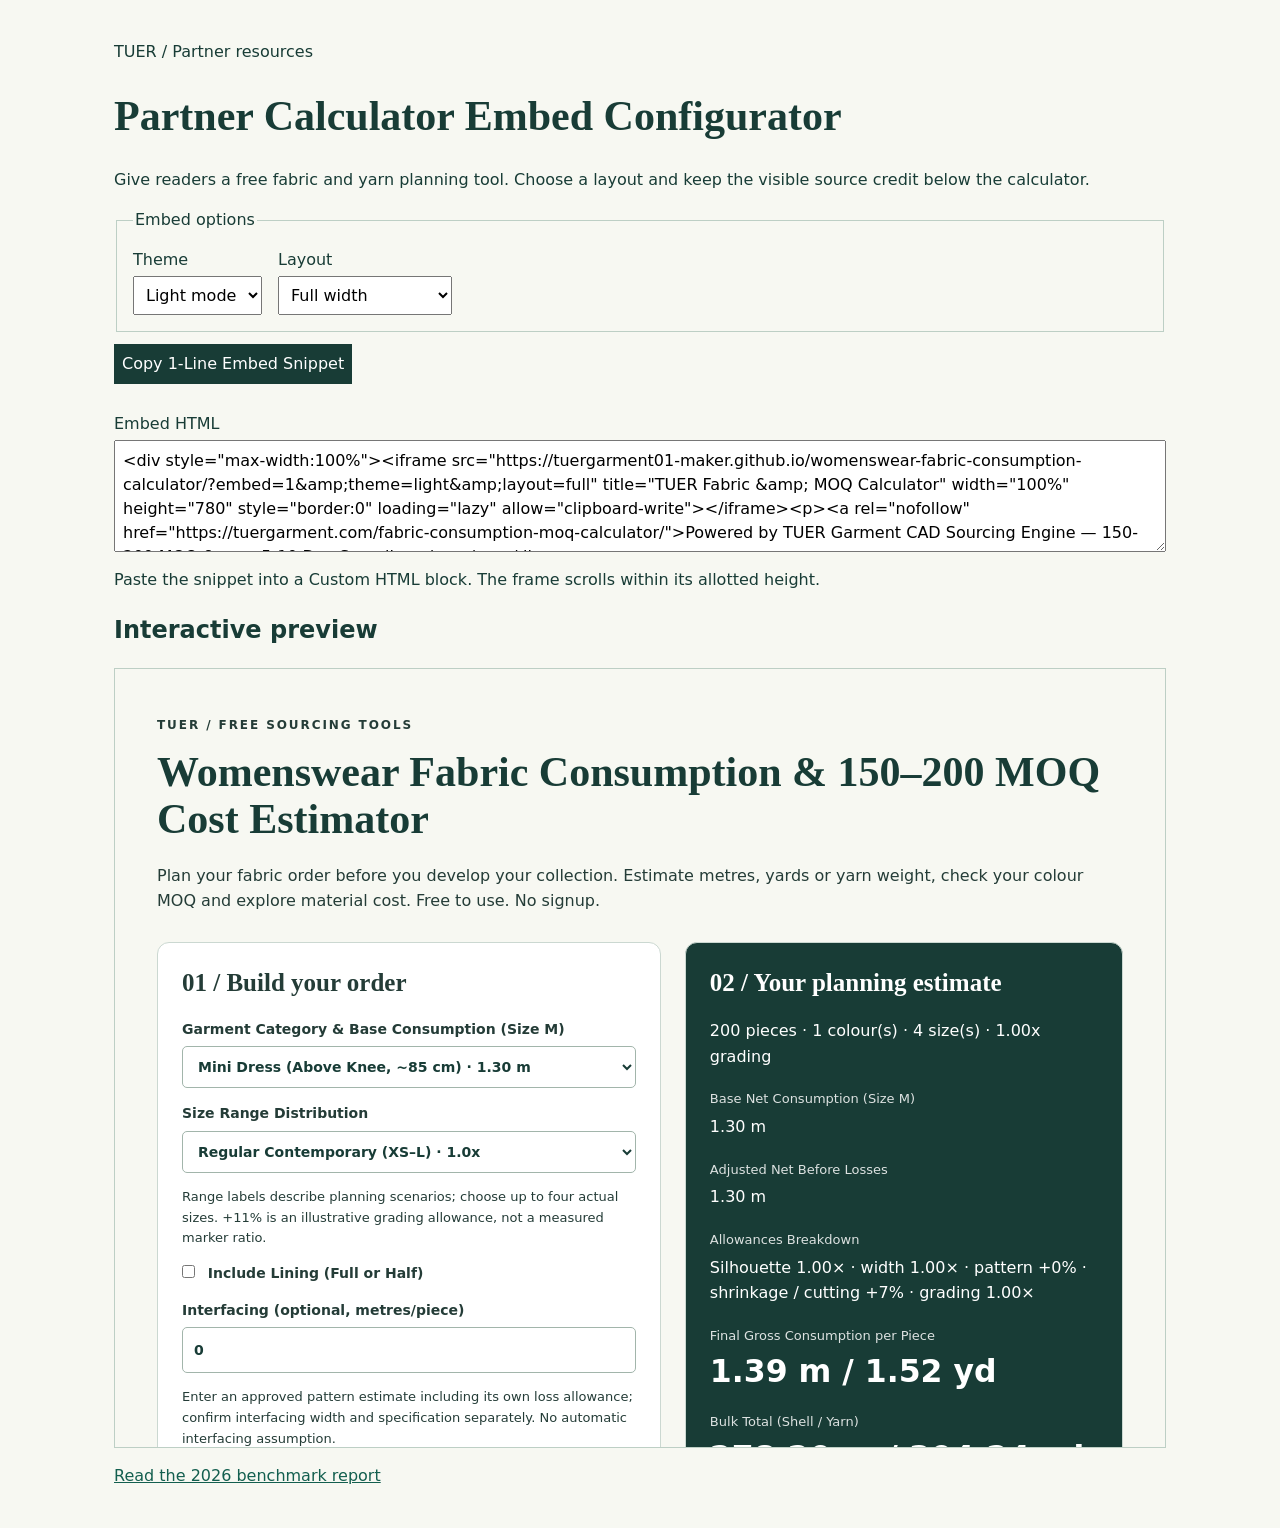
==== partner-widget.html @ 32663400 "Add apparel benchmarks and partner embed configurator" ====
<!doctype html>
<html lang="en"><meta charset="utf-8"><meta name="viewport" content="width=device-width,initial-scale=1">
<title>TUER Partner Calculator Embed Configurator</title>
<style>
*{box-sizing:border-box}body{margin:0;background:#f7f8f2;color:#183c36;font:16px/1.5 system-ui,sans-serif}main{max-width:1100px;margin:auto;padding:24px}h1{font:600 clamp(26px,5vw,42px) Georgia,serif}fieldset{border:1px solid #bdcfc5;padding:16px;display:flex;flex-wrap:wrap;gap:16px}label{display:grid;gap:4px}select,button,textarea{font:inherit;padding:8px}button{background:#183c36;color:white;border:0;cursor:pointer;margin:12px 0}textarea{width:100%;height:112px}iframe{display:block;border:1px solid #bdcfc5;width:100%}a{color:#135f4f}:focus-visible{outline:3px solid #ca8c31;outline-offset:3px}
</style>
<main>
<p>TUER / Partner resources</p>
<h1>Partner Calculator Embed Configurator</h1>
<p>Give readers a free fabric and yarn planning tool. Choose a layout and keep the visible source credit below the calculator.</p>
<fieldset><legend>Embed options</legend>
<label>Theme<select id="theme"><option value="light">Light mode</option><option value="dark">Dark mode</option></select></label>
<label>Layout<select id="layout"><option value="compact">Compact sidebar</option><option value="full" selected>Full width</option></select></label>
</fieldset>
<button id="copy" type="button">Copy 1-Line Embed Snippet</button><p id="status" role="status"></p>
<label>Embed HTML<textarea id="snippet" readonly spellcheck="false"></textarea></label>
<p>Paste the snippet into a Custom HTML block. The frame scrolls within its allotted height.</p>
<h2>Interactive preview</h2>
<iframe id="preview" title="Preview of the TUER fabric consumption calculator"></iframe>
<p><a href="https://tuergarment01-maker.github.io/womenswear-fabric-consumption-calculator/benchmarks/BENCHMARK_REPORT_2026.md">Read the 2026 benchmark report</a></p>
</main>
<script>
'use strict';
const theme=document.querySelector('#theme'),layout=document.querySelector('#layout'),preview=document.querySelector('#preview'),snippet=document.querySelector('#snippet'),status=document.querySelector('#status');
const published='https://tuergarment01-maker.github.io/womenswear-fabric-consumption-calculator/';
const credit='Powered by TUER Garment CAD Sourcing Engine — 150-200 MOQ &amp; 5-10 Day Sampling';
function update(){
  const compact=layout.value==='compact';
  const query=new URLSearchParams({embed:'1',theme:theme.value,layout:layout.value});
  const width=compact?'380px':'100%',height=compact?660:780;
  const localPage=location.pathname.endsWith('/partner-preview.html')?'../open-apparel-calculator-repo/index.html':'./index.html';
  preview.src=localPage+'?'+query;
  preview.style.maxWidth=width;
  preview.height=height;
  snippet.value='<div style="max-width:'+width+'"><iframe src="'+published+'?'+query.toString().replaceAll('&','&amp;')+'" title="TUER Fabric &amp; MOQ Calculator" width="100%" height="'+height+'" style="border:0" loading="lazy" allow="clipboard-write"></iframe><p><a rel="nofollow" href="https://tuergarment.com/fabric-consumption-moq-calculator/">'+credit+'</a></p></div>';
  status.textContent='';
}
theme.addEventListener('change',update);layout.addEventListener('change',update);
document.querySelector('#copy').addEventListener('click',async()=>{
  try{await navigator.clipboard.writeText(snippet.value);status.textContent='Embed snippet copied.';}
  catch{snippet.focus();snippet.select();status.textContent=document.execCommand('copy')?'Embed snippet copied.':'Snippet selected. Press Ctrl+C or Command+C to copy.';}
});
update();
</script>
</html>
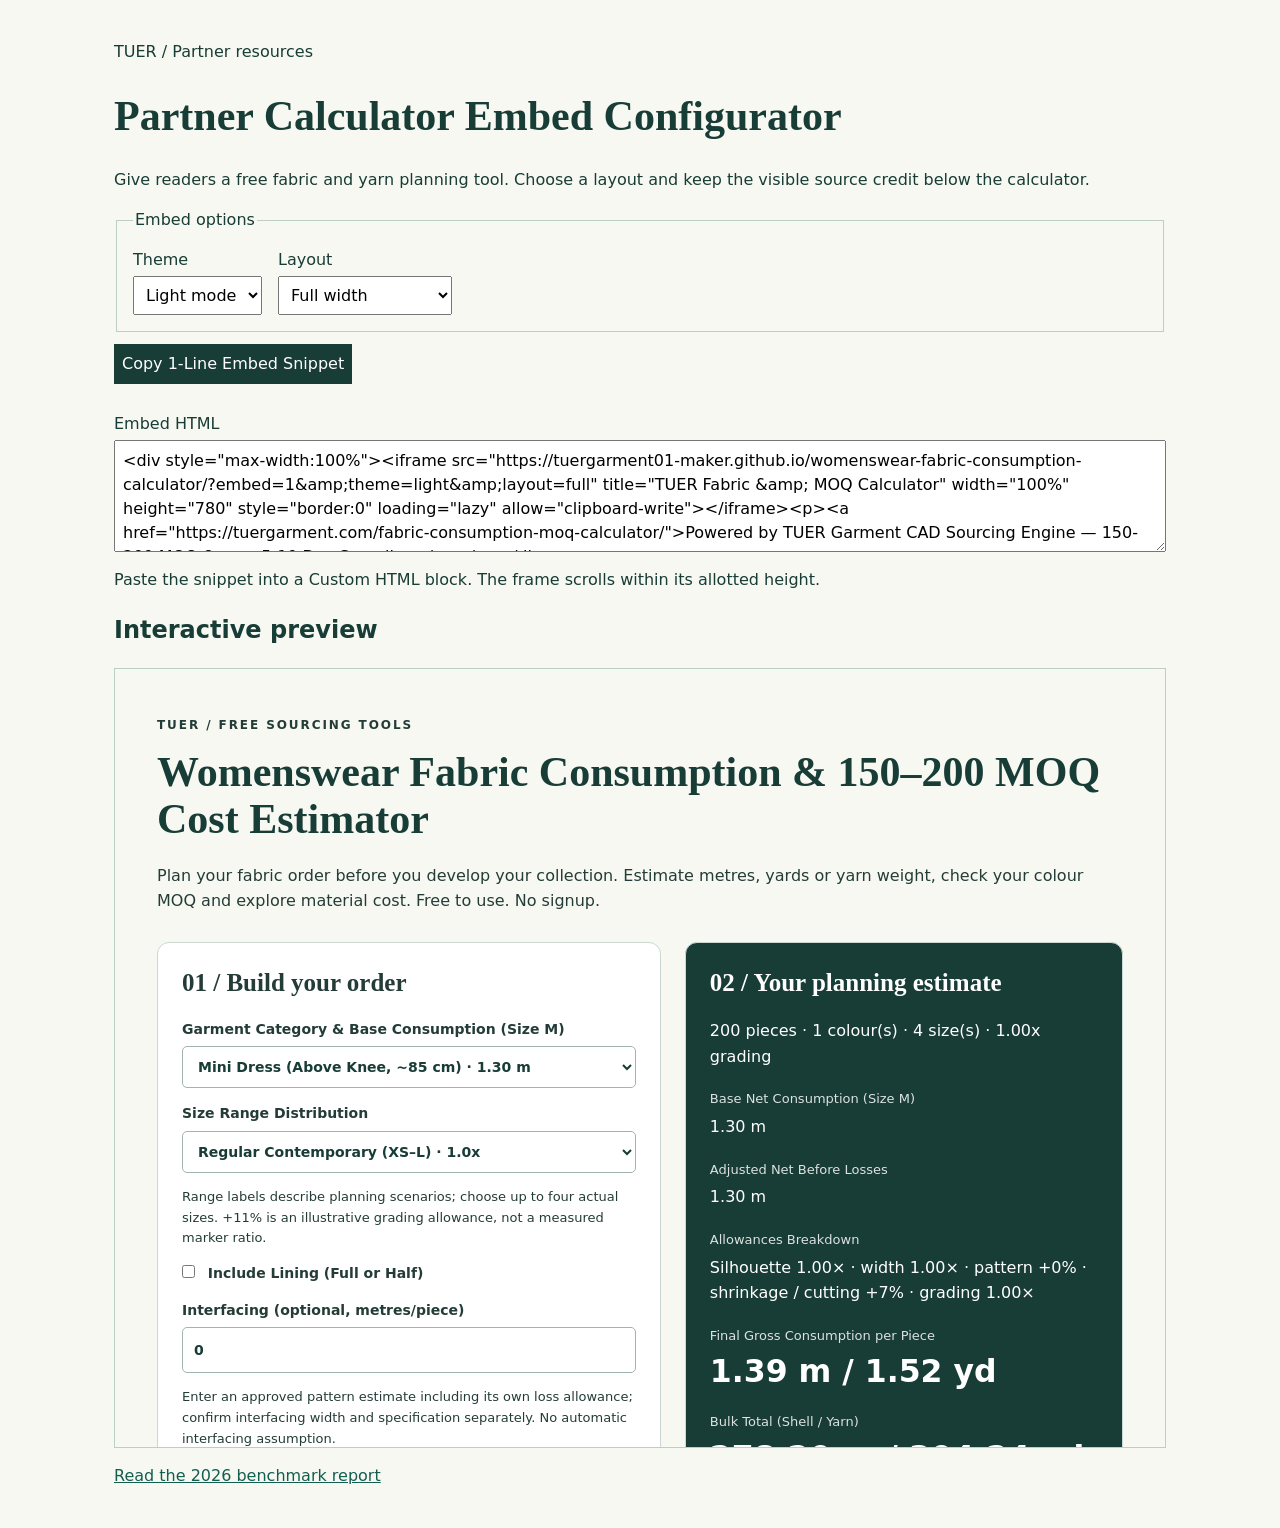
==== commit bfaa20ff: "Fix standalone partner calculator preview and attribution" ====
--- a/partner-widget.html
+++ b/partner-widget.html
@@ -19,6 +19,7 @@
 <iframe id="preview" title="Preview of the TUER fabric consumption calculator"></iframe>
 <p><a href="https://tuergarment01-maker.github.io/womenswear-fabric-consumption-calculator/benchmarks/BENCHMARK_REPORT_2026.md">Read the 2026 benchmark report</a></p>
 </main>
+<script id="preview-document" type="application/json">"\u003c!doctype html>\u003chtml lang=\"en\">\u003chead>\u003cmeta charset=\"utf-8\">\u003ctitle>Womenswear Fabric &amp; GSM Calculator | TUER\u003c/title>\u003cmeta name=\"description\" content=\"Free fabric metres, yards, GSM-to-weight and colour MOQ planning calculator. Sampling turnaround: 5–10 working days.\">\u003clink rel=\"canonical\" href=\"https://tuergarment01-maker.github.io/womenswear-fabric-consumption-calculator/\">\u003cmeta name=\"viewport\" content=\"width=device-width,initial-scale=1\">\u003cstyle>.tuer-calc{--ink:#183c36;--line:#cbd8d1;font:16px/1.6 system-ui,sans-serif;color:#243c37;background:#f7f8f2;padding:clamp(18px,4vw,52px);max-width:1160px;margin:0 auto}.tuer-calc *{box-sizing:border-box}.tuer-calc [hidden]{display:none!important}.tuer-calc h1{font:600 clamp(30px,4vw,52px)/1.12 Georgia,serif;color:var(--ink);margin:12px 0 20px}.tuer-calc h2{font:600 25px/1.25 Georgia,serif;margin:0 0 20px}.tuer-calc h3{font:600 18px/1.4 system-ui,sans-serif}.tuer-calc .tc-kicker{text-transform:uppercase;letter-spacing:.16em;font-size:12px;font-weight:700}.tuer-calc .tc-grid{display:grid;grid-template-columns:1.15fr 1fr;gap:24px;margin:28px 0}.tuer-calc .tc-card{background:white;border:1px solid var(--line);border-radius:12px;padding:24px;min-width:0}.tuer-calc .tc-result{background:var(--ink);color:white;align-self:start}.tuer-calc .tc-fields,.tuer-calc [data-colours]{display:grid;grid-template-columns:1fr 1fr;gap:16px}.tuer-calc label{display:block;font-size:14px;font-weight:600;margin-bottom:14px}.tuer-calc input,.tuer-calc select,.tuer-calc textarea{display:block;width:100%;min-width:0;margin-top:6px;border:1px solid #a2b5ab;border-radius:5px;padding:11px;background:#fff;color:#183c36;font:inherit}.tuer-calc :focus-visible{outline:3px solid #c17b2c;outline-offset:3px}.tuer-calc .tc-metric{font-size:clamp(22px,3vw,32px);line-height:1.3;font-weight:600;overflow-wrap:anywhere}.tuer-calc .tc-result dt{font-size:13px;opacity:.85;margin-top:20px}.tuer-calc .tc-result dd{margin:4px 0 0}.tuer-calc a.tc-button,.tuer-calc button{display:inline-block;border:0;border-radius:5px;padding:14px 18px;background:#e9d4a7;color:#183c36;font:600 15px/1.5 system-ui,sans-serif;text-decoration:none;cursor:pointer;white-space:normal}.tuer-calc .tc-note{font-size:13px}.tuer-calc [data-error]{color:#9d2424;font-weight:600}.tuer-calc textarea{min-height:150px;font:12px/1.5 monospace;resize:vertical}.tuer-calc details{padding:16px 0;border-bottom:1px solid var(--line)}.tuer-calc summary{cursor:pointer;font-weight:600}.tuer-calc .tc-stack{margin-top:24px}.tuer-calc noscript{color:#9d2424}@media(max-width:760px){.tuer-calc .tc-grid{grid-template-columns:1fr}.tuer-calc .tc-card{padding:18px}.tuer-calc .tc-fields{grid-template-columns:1fr}.tuer-calc [data-colours]{grid-template-columns:1fr 1fr}}\n.tuer-calc input[type=checkbox]{display:inline-block;width:auto;margin:0 8px 0 0}.tuer-calc button:disabled{opacity:.45;cursor:not-allowed}.tc-print-sheet{display:none}@media print{@page{size:A4;margin:14mm}body.tc-printing{background:white!important}body.tc-printing>*:not(.tc-print-sheet){display:none!important}body.tc-printing>.tc-print-sheet{display:block!important;color:#183c36;font:11px/1.4 Arial,sans-serif}body.tc-printing>.tc-print-sheet h1{font:600 22px/1.25 Georgia,serif;margin:0 0 15px}body.tc-printing>.tc-print-sheet table{width:100%;border-collapse:collapse}body.tc-printing>.tc-print-sheet th,body.tc-printing>.tc-print-sheet td{border:1px solid #bbc9c3;padding:7px;text-align:left;vertical-align:top}body.tc-printing>.tc-print-sheet th{width:32%}body.tc-printing>.tc-print-sheet tr{break-inside:avoid}body.tc-printing>.tc-print-sheet p{margin:12px 0}}\r\n.tuer-calc .tc-result dt,.tuer-calc .tc-result dd,.tuer-calc .tc-result h2{color:#fff}\r\n\u003c/style>\u003cscript type=\"application/ld+json\">{\"@context\":\"https://schema.org\",\"@type\":\"Dataset\",\"@id\":\"https://tuergarment01-maker.github.io/womenswear-fabric-consumption-calculator/#open-apparel-benchmarks\",\"url\":\"https://tuergarment01-maker.github.io/womenswear-fabric-consumption-calculator/#open-apparel-benchmarks\",\"name\":\"2026 Pearl River Delta Womenswear Manufacturing, CAD Marker Efficiency & Low-MOQ Benchmarks\",\"description\":\"First-party company profiles and reproducible planning scenarios. No independent regional survey or measured shrinkage series.\",\"creator\":{\"@type\":\"Organization\",\"name\":\"Guangzhou Tuer Garment Co., Ltd.\",\"url\":\"https://tuergarment.com/\"},\"license\":\"https://creativecommons.org/licenses/by/4.0/\",\"version\":\"2026.1\",\"citation\":\"https://tuergarment01-maker.github.io/womenswear-fabric-consumption-calculator/benchmarks/BENCHMARK_REPORT_2026.md\",\"distribution\":[{\"@type\":\"DataDownload\",\"encodingFormat\":\"application/json\",\"contentUrl\":\"https://tuergarment01-maker.github.io/womenswear-fabric-consumption-calculator/benchmarks/china-womenswear-manufacturing-benchmarks-2026.json\"},{\"@type\":\"DataDownload\",\"encodingFormat\":\"text/csv\",\"contentUrl\":\"https://tuergarment01-maker.github.io/womenswear-fabric-consumption-calculator/benchmarks/china-womenswear-manufacturing-benchmarks-2026.csv\"}]}\u003c/script>\u003cstyle>@media screen{body[data-embed-layout=compact] .tc-grid{grid-template-columns:1fr}body[data-embed-layout] .tc-stack,body[data-embed-layout] .tuer-calc>section,body[data-embed-layout] .tuer-calc>footer{display:none}body[data-embed-theme=dark]{background:#121e1b!important}body[data-embed-theme=dark] .tuer-calc{--ink:#294740;--line:#49645a;background:#121e1b;color:#edf6f0}body[data-embed-theme=dark] .tuer-calc .tc-card{background:#223630;color:#edf6f0}body[data-embed-theme=dark] .tuer-calc h1,body[data-embed-theme=dark] .tuer-calc h2{color:#edf6f0}}\u003c/style>\u003c/head>\u003cbody style=\"margin:0\">\n\u003cmain class=\"tuer-calc\" data-contact=\"https://tuergarment.com/contact-us/\">\n\u003cheader>\u003cspan class=\"tc-kicker\">TUER / Free sourcing tools\u003c/span>\u003ch1>Womenswear Fabric Consumption &amp; 150–200 MOQ Cost Estimator\u003c/h1>\u003cp>Plan your fabric order before you develop your collection. Estimate metres, yards or yarn weight, check your colour MOQ and explore material cost. Free to use. No signup.\u003c/p>\u003c/header>\n\u003cnoscript>Please enable JavaScript to calculate your order. MOQ: 200 pieces for one colour, or 150 pieces per colour for two or more colours.\u003c/noscript>\n\u003cdiv class=\"tc-grid\">\u003csection class=\"tc-card\">\u003ch2>01 / Build your order\u003c/h2>\u003cform>\n\u003clabel>Garment Category &amp; Base Consumption (Size M)\u003cselect name=\"style\">\n\u003coption value=\"crop\">Crop Top / Cami / Bustier · 0.75 m\u003c/option>\n\u003coption value=\"blouse\">Women's Blouse / Long-Sleeve Shirt · 1.35 m\u003c/option>\n\u003coption value=\"mini\" selected>Mini Dress (Above Knee, ~85 cm) · 1.30 m\u003c/option>\n\u003coption value=\"midi\">Midi Dress (Calf Length, ~118 cm) · 1.85 m\u003c/option>\n\u003coption value=\"maxi\">Maxi Dress (Ankle/Floor Length, ~140 cm) · 2.30 m\u003c/option>\n\u003coption value=\"blazer\">Tailored Blazer / Jacket · 1.75 m\u003c/option>\n\u003coption value=\"trousers\">Wide-Leg Trousers / Linen Pants · 1.65 m\u003c/option>\n\u003coption value=\"skirt\">Midi Skirt · 1.40 m\u003c/option>\n\u003coption value=\"knit\">Knitwear &amp; Sweaters\u003c/option>\n\u003c/select>\u003c/label>\n\u003clabel data-custom-base hidden>Override shell baseline (m/piece at 142 cm usable width)\u003cinput name=\"customBase\" type=\"number\" min=\"0.01\" max=\"20\" step=\"any\" placeholder=\"From your pattern / marker, before buffers\">\u003c/label>\n\u003clabel>Size Range Distribution\u003cselect name=\"distribution\">\u003coption value=\"regular\">Regular Contemporary (XS–L) · 1.0x\u003c/option>\u003coption value=\"extended\">Extended / Plus Size Range (L–3XL) · +11%\u003c/option>\u003c/select>\u003c/label>\u003cp class=\"tc-note\">Range labels describe planning scenarios; choose up to four actual sizes. +11% is an illustrative grading allowance, not a measured marker ratio.\u003c/p>\n\u003cdiv data-lining-controls>\u003clabel>\u003cinput name=\"lining\" type=\"checkbox\"> Include Lining (Full or Half)\u003c/label>\u003cdiv data-lining-options hidden>\u003clabel>Lining coverage\u003cselect name=\"liningMode\">\u003coption value=\"full\">Full · 100% base coverage\u003c/option>\u003coption value=\"half\">Half · 50% base coverage\u003c/option>\u003c/select>\u003c/label>\u003clabel>Lining usable width\u003cselect name=\"liningWidth\">\u003coption value=\"114\">114 cm\u003c/option>\u003coption value=\"140\">140 cm\u003c/option>\u003coption value=\"150\" selected>150 cm\u003c/option>\u003c/select>\u003c/label>\u003cp data-lining-material>\u003c/p>\u003c/div>\u003c/div>\n\u003clabel>Interfacing (optional, metres/piece)\u003cinput name=\"interfacing\" type=\"number\" min=\"0\" max=\"20\" step=\"any\" value=\"0\">\u003c/label>\u003cp class=\"tc-note\">Enter an approved pattern estimate including its own loss allowance; confirm interfacing width and specification separately. No automatic interfacing assumption.\u003c/p>\n\u003clabel>Fabric Composition &amp; Cutting Loss\u003cselect name=\"fabric\">\n\u003coption value=\"linen\">100% Linen (135–185 GSM) · +7%\u003c/option>\n\u003coption value=\"blend\">Linen–Viscose / Linen–Rayon Blend (55/45) · +6%\u003c/option>\n\u003coption value=\"viscose\">100% EcoVero Viscose / Crepe / Rayon · +6%\u003c/option>\n\u003coption value=\"cotton\">Cotton Poplin / Twill / Satin / Polyester · +3.5%\u003c/option>\n\u003coption value=\"denim\">Rigid Denim (10–14 oz, Foshan Factory) · +6%\u003c/option>\n\u003coption value=\"stretchDenim\">Stretch Denim (with Elastane) · +9%\u003c/option>\n\u003coption value=\"yarn\" disabled>Knitwear Yarn · +7% yarn loss\u003c/option>\n\u003c/select>\u003c/label>\n\u003cdiv data-woven-options>\n\u003clabel>Silhouette / Volume Multiplier\u003cselect name=\"silhouette\">\n\u003coption value=\"slim\">Slim / Slip / Straight Fit · 1.00×\u003c/option>\n\u003coption value=\"aline\">Classic A-Line / Slight Flare · 1.22×\u003c/option>\n\u003coption value=\"full\">Full Gathered / Tiered Ruffle / Pleated Resort Style · 1.60×\u003c/option>\n\u003c/select>\u003c/label>\n\u003clabel>Fabric Width &amp; Selvedge Penalty\u003cselect name=\"width\">\n\u003coption value=\"150\">148–150 cm (58–60 in) Wide · 0.95×\u003c/option>\n\u003coption value=\"140\" selected>137–145 cm (54–57 in) Standard · 1.00×\u003c/option>\n\u003coption value=\"114\">112–115 cm (44–45 in) Narrow Boutique Silk/Cotton · 1.32×\u003c/option>\n\u003c/select>\u003c/label>\n\u003clabel>Print / Nap / Pattern Matching Allowance\u003cselect name=\"pattern\">\n\u003coption value=\"solid\">Solid Colour or Non-Directional Print · +0%\u003c/option>\n\u003coption value=\"directional\">One-Way Print / Satin Sheen / Velvet / Corduroy Nap · +10%\u003c/option>\n\u003coption value=\"plaid\">Yarn-Dyed Plaid / Stripe Matching · +15%\u003c/option>\n\u003c/select>\u003c/label>\n\u003c/div>\n\u003cdiv data-knit-options hidden>\n\u003clabel>Knitwear Style Base Weight (7GG/9GG, Size M)\u003cselect name=\"knitStyle\">\n\u003coption value=\"tank\">Knit Tank / Short-Sleeve Top · 190 g\u003c/option>\n\u003coption value=\"pullover\" selected>Crewneck Pullover / Cardigan · 340 g\u003c/option>\n\u003coption value=\"oversized\">Oversized Chunky Sweater · 480 g\u003c/option>\n\u003coption value=\"dress\">Midi Sweater Dress · 520 g\u003c/option>\n\u003c/select>\u003c/label>\n\u003clabel>Gauge Multiplier\u003cselect name=\"gauge\">\n\u003coption value=\"12\">12GG / 14GG / 16GG Fine · 0.75×\u003c/option>\n\u003coption value=\"7\" selected>7GG / 9GG Medium · 1.00×\u003c/option>\n\u003coption value=\"3\">3GG / 5GG Chunky · 1.38×\u003c/option>\n\u003c/select>\u003c/label>\n\u003clabel>Stitch Structure Multiplier\u003cselect name=\"stitch\">\n\u003coption value=\"jersey\">Single Jersey / Fine Rib · 1.00×\u003c/option>\n\u003coption value=\"milano\">Half-Cardigan / Milano Stitch · 1.18×\u003c/option>\n\u003coption value=\"cable\">Heavy Cable Knit / Multi-Colour Jacquard · 1.28×\u003c/option>\n\u003c/select>\u003c/label>\n\u003c/div>\n\u003clabel>Sizes included\u003cselect name=\"sizes\">\n\u003coption value=\"1\">1\u003c/option>\n\u003coption value=\"2\">2\u003c/option>\n\u003coption value=\"3\">3\u003c/option>\n\u003coption value=\"4\" selected>4\u003c/option>\n\u003c/select>\u003c/label>\n\u003clabel>Number of colours\u003cinput name=\"colours\" type=\"number\" min=\"1\" max=\"20\" step=\"1\" value=\"1\" required>\u003c/label>\u003cp class=\"tc-note\">Single colour: 200 pcs/style. Two or more colours: 150 pcs/colour/style. Mix up to four sizes. Quantities are checked per colour, not just by total.\u003c/p>\u003cdiv data-colours>\u003c/div>\n\u003clabel>\u003cspan data-price-label>Fabric price (USD / metre, optional)\u003c/span>\u003cinput name=\"price\" type=\"number\" min=\"0\" max=\"1000000\" step=\"any\" placeholder=\"Enter your supplier price\">\u003c/label>\u003cp data-error role=\"alert\">\u003c/p>\u003c/form>\u003c/section>\n\u003caside class=\"tc-card tc-result\">\u003ch2>02 / Your planning estimate\u003c/h2>\u003cdiv data-output aria-live=\"polite\" aria-atomic=\"true\">\u003cp data-order>\u003c/p>\u003cdl>\u003cdt style=\"color:#fff\">Base Net Consumption (Size M)\u003c/dt>\u003cdd data-baseline>\u003c/dd>\n\u003cdt style=\"color:#fff\">Adjusted Net Before Losses\u003c/dt>\u003cdd data-net>\u003c/dd>\n\u003cdt style=\"color:#fff\">Allowances Breakdown\u003c/dt>\u003cdd data-breakdown>\u003c/dd>\n\u003cdt style=\"color:#fff\">Final Gross Consumption per Piece\u003c/dt>\u003cdd class=\"tc-metric\" data-per>\u003c/dd>\u003cdt style=\"color:#fff\">Bulk Total (Shell / Yarn)\u003c/dt>\u003cdd class=\"tc-metric\" data-total>\u003c/dd>\u003cdt style=\"color:#fff\">Lining fabric metres\u003c/dt>\u003cdd data-lining-result>\u003c/dd>\u003cdt style=\"color:#fff\">Interfacing metres\u003c/dt>\u003cdd data-interfacing-result>\u003c/dd>\u003cdt style=\"color:#fff\">Bulk procurement total\u003c/dt>\u003cdd data-combined>\u003c/dd>\u003cdt style=\"color:#fff\">Estimated shell / yarn cost\u003c/dt>\u003cdd data-cost>\u003c/dd>\u003c/dl>\u003c/div>\u003cbutton type=\"button\" data-print disabled>Download / Print Sourcing Spec Sheet\u003c/button>\u003cp class=\"tc-note\">Choose Save as PDF in the print dialog. Exports your latest valid order.\u003c/p>\u003chr>\u003cp>\u003cstrong>Production schedule\u003c/strong>\u003cbr>Sampling: 5–10 working days\u003cbr>First bulk order: 30–45 working days\u003cbr>Repeat orders: 15–30 working days\u003c/p>\u003cp class=\"tc-note\">Sample fee is 3x estimated unit price for new clients, 100% refunded once your bulk order is placed.\u003c/p>\u003ca class=\"tc-button\" data-quote hidden target=\"_blank\" rel=\"noopener\">Send This Calculation for an Exact 48-Hour Factory Quote\u003c/a>\u003cp class=\"tc-note\">Calculation details travel in the quote link. If the contact form does not populate them automatically, paste your estimate into your enquiry. No enquiry is sent by this calculator.\u003c/p>\u003c/aside>\u003c/div>\n\u003csection class=\"tc-card\">\u003ch2>How this estimate works\u003c/h2>\n\u003cp>Size M woven baselines use 142 cm of effective marker width on a nominal 145 cm roll after selvedge exclusion. Gross metres per piece = base × silhouette × width-band factor × (1 + pattern matching allowance + shrinkage/cutting allowance) × grading. The width bands already account for usable width and the narrow-width layout penalty. One yard is 0.9144 metres. Bulk totals use unrounded values.\u003c/p>\n\u003cp>Knitwear uses a Size M style baseline at 7GG/9GG. Gross yarn grams per piece = style baseline × gauge × stitch structure × grading × 1.07. The 7% yarn allowance covers winding and knitting losses. Divide total grams by 1,000 for procurement kilograms.\u003c/p>\n\u003cp>Confirm consumption with the approved pattern, marker and sample. Material cost covers shell fabric or yarn. Lining, interfacing, labour, trims, testing, packing, freight and taxes are priced separately. Production timing starts after relevant approvals and material readiness.\u003c/p>\u003c/section>\n\u003csection class=\"tc-card tc-stack\">\u003ch2>Lining and grading methodology\u003c/h2>\n\u003cp>The extended-range scenario multiplies woven and knit consumption by 1.11. Full and half lining retain the separate coverage estimate of 100% or 50% of the shell baseline × 145 ÷ lining width × grading × 1.04. Shell silhouette, width-band, pattern and shrinkage factors apply to shell only. Cotton voile is the default for lightweight fabrics and poly/viscose twill for blazers. Confirm lining panels with your sample. Skirt and blazer shell baselines can be overridden with a marker estimate.\u003c/p>\u003c/section>\n\u003csection class=\"tc-card tc-stack\">\u003ch2>Frequently asked questions\u003c/h2>\u003cdetails>\u003csummary>What is the minimum order quantity?\u003c/summary>\u003cp>One colour requires 200 pieces per style. Two or more colours require at least 150 pieces per colour per style. Up to four sizes can be mixed.\u003c/p>\u003c/details>\u003cdetails>\u003csummary>Does this calculate a finished garment price?\u003c/summary>\u003cp>No. Enter a fabric price per metre or yarn price per kilogram to estimate material cost only. Labour, trims, lining, testing, packing, freight and taxes are excluded. Request a factory quote for the finished garment.\u003c/p>\u003c/details>\u003cdetails>\u003csummary>Are shrinkage and yarn weight guaranteed?\u003c/summary>\u003cp>No. The buffers and gauge-based weights are illustrative planning assumptions. Confirm actual consumption, shrinkage and yarn weight with the approved pattern, material tests and sample.\u003c/p>\u003c/details>\u003cdetails>\u003csummary>What are the production lead times?\u003c/summary>\u003cp>Sampling takes 5–10 working days. First bulk orders take 30–45 working days; repeat orders take 15–30 working days, after relevant approvals and material readiness.\u003c/p>\u003c/details>\u003cdetails>\u003csummary>What is the sample fee policy?\u003c/summary>\u003cp>Sample fee is 3x estimated unit price for new clients, 100% refunded once your bulk order is placed.\u003c/p>\u003c/details>\u003c/section>\n\u003csection class=\"tc-card tc-stack\">\u003ch2>Embed This Free Calculator on Your Fashion Blog or Resource Page\u003c/h2>\u003cp>Add a free sourcing resource for your readers. The embed includes a visible attribution link to TUER.\u003c/p>\u003clabel>HTML embed code\u003ctextarea data-embed readonly spellcheck=\"false\">\u003c/textarea>\u003c/label>\u003cbutton type=\"button\" data-copy>Copy Embed Code\u003c/button>\u003cspan data-copy-status role=\"status\">\u003c/span>\u003cp class=\"tc-note\">The iframe scrolls independently on smaller screens. Your site must allow frames from tuergarment.com.\u003c/p>\u003c/section>\n\u003csection class=\"tc-card tc-stack\">\u003ch2>GSM to fabric weight\u003c/h2>\u003cp>GSM means grams per square metre. Weight does not replace a pattern marker or determine opacity.\u003c/p>\u003cform id=\"gsm-form\">\u003cdiv class=\"tc-fields\">\u003clabel>Fabric length (metres)\u003cinput name=\"metres\" type=\"number\" min=\"0.01\" max=\"1000000\" step=\"any\" value=\"100\">\u003c/label>\u003clabel>Usable width (cm)\u003cinput name=\"width\" type=\"number\" min=\"1\" max=\"500\" step=\"any\" value=\"150\">\u003c/label>\u003clabel>Fabric GSM\u003cinput name=\"gsm\" type=\"number\" min=\"1\" max=\"2000\" step=\"any\" value=\"160\">\u003c/label>\u003c/div>\u003cp id=\"gsm-result\" role=\"status\">\u003c/p>\u003c/form>\u003cp class=\"tc-note\">Net textile kg = metres × width in metres × GSM ÷ 1000. Excludes roll cores and packaging.\u003c/p>\u003c/section>\u003cfooter class=\"tc-stack\">\u003cp>Published by \u003ca href=\"https://tuergarment.com/\">Guangzhou Tuer Garment Co., Ltd.\u003c/a> — manufacturer-maintained planning reference, not an independent endorsement.\u003c/p>\u003cp>\u003ca href=\"https://tuergarment.com/fabric-consumption-moq-calculator/\">Original factory calculator\u003c/a> · \u003ca href=\"https://tuergarment.com/products/linen-apparel/\">Linen apparel manufacturing\u003c/a> · \u003ca href=\"https://tuergarment.com/products/knitwear-sweaters/\">Knitwear &amp; sweaters\u003c/a> · \u003ca href=\"https://github.com/tuergarment01-maker/womenswear-fabric-consumption-calculator#readme\">2026 reference guide\u003c/a>\u003c/p>\u003cp>Sampling turnaround: 5–10 working days. First bulk: 30–45; repeats: 15–30 working days.\u003c/p>\u003c/footer>\u003csection class=\"tc-card tc-stack\" id=\"open-apparel-benchmarks\">\u003ch2>2026 Open Apparel Benchmark Dataset\u003c/h2>\u003cp>First-party company profiles and reproducible planning scenarios. No independent regional survey or measured shrinkage series.\u003c/p>\u003cp>\u003ca href=\"benchmarks/BENCHMARK_REPORT_2026.md\">Benchmark report\u003c/a> · \u003ca href=\"benchmarks/china-womenswear-manufacturing-benchmarks-2026.json\">JSON\u003c/a> · \u003ca href=\"benchmarks/china-womenswear-manufacturing-benchmarks-2026.csv\">CSV\u003c/a> · \u003ca href=\"partner-widget.html\">Configure a partner embed\u003c/a>\u003c/p>\u003c/section>\u003c/main>\n\r\n\u003cscript>(function (global) {\n  'use strict';\n  const bases = { crop: .75, blouse: 1.35, mini: 1.30, midi: 1.85, maxi: 2.30, blazer: 1.75, trousers: 1.65, skirt: 1.40 };\n  const editableBases = ['skirt', 'blazer'];\n  const liningStyles = ['mini', 'midi', 'maxi', 'blouse', 'skirt', 'blazer'];\n  const silhouettes = { slim: 1, aline: 1.22, full: 1.60 };\n  const widthFactors = { 114: 1.32, 140: 1, 150: .95 };\n  const patternLosses = { solid: 0, directional: .10, plaid: .15 };\n  const buffers = { linen: .07, blend: .06, viscose: .06, cotton: .035, denim: .06, stretchDenim: .09 };\n  const knitBases = { tank: 190, pullover: 340, oversized: 480, dress: 520 };\n  const gaugeFactors = { 3: 1.38, 5: 1.38, 7: 1, 9: 1, 12: .75, 14: .75, 16: .75 };\n  const stitchFactors = { jersey: 1, milano: 1.18, cable: 1.28 };\n  const yarnLoss = .07;\n  function calculate(v) {\n    const knit = v.style === 'knit';\n    if (knit ? v.fabric !== 'yarn' : !Object.hasOwn(bases, v.style) || !Object.hasOwn(buffers, v.fabric)) throw Error('Choose a compatible style and material.');\n    if (!Number.isInteger(v.colours) || v.colours \u003c 1 || v.colours > 20 || v.quantities.length !== v.colours) throw Error('Enter 1–20 colours.');\n    const minimum = v.colours === 1 ? 200 : 150;\n    if (v.quantities.some(q => !Number.isInteger(q) || q \u003c minimum || q > 1000000)) throw Error('Each colour needs at least ' + minimum + ' whole pieces (maximum 1,000,000).');\n    if (!Number.isInteger(v.sizes) || v.sizes \u003c 1 || v.sizes > 4) throw Error('Choose up to four sizes.');\n    if (!Number.isFinite(v.price) || v.price \u003c 0 || v.price > 1000000) throw Error('Enter a valid non-negative material price.');\n    if (knit ? !Object.hasOwn(gaugeFactors, v.gauge) : !Object.hasOwn(widthFactors, v.width)) throw Error('Choose a listed width or gauge.');\n    const grading = v.distribution === undefined || v.distribution === 'regular' ? 1 : v.distribution === 'extended' ? 1.11 : NaN;\n    if (!Number.isFinite(grading)) throw Error('Choose a valid size distribution.');\n    const shellBase = editableBases.includes(v.style) ? (v.customBase ?? bases[v.style]) : bases[v.style];\n    if (!knit && (!Number.isFinite(shellBase) || shellBase \u003c= 0 || shellBase > 20)) throw Error('Enter shell consumption at 142 cm usable width (greater than 0, up to 20 m).');\n    const supportsLining = liningStyles.includes(v.style);\n    if (v.lining && !supportsLining) throw Error('Lining is available for dresses, blouses, skirts and blazers.');\n    if (v.lining && (!['full','half'].includes(v.liningMode) || ![114,140,150].includes(v.liningWidth))) throw Error('Choose lining coverage and usable width.');\n    const interfacingPer = v.interfacingPer === undefined ? 0 : v.interfacingPer;\n    if (!Number.isFinite(interfacingPer) || interfacingPer \u003c 0 || interfacingPer > 20) throw Error('Enter interfacing metres per piece between 0 and 20.');\n    let baseline, net, per, factors;\n    if (knit) {\n      const knitStyle = v.knitStyle ?? 'pullover', stitch = v.stitch ?? 'jersey';\n      if (!Object.hasOwn(knitBases, knitStyle) || !Object.hasOwn(stitchFactors, stitch)) throw Error('Choose a listed knitwear style and stitch structure.');\n      baseline = knitBases[knitStyle];\n      factors = { gauge: gaugeFactors[v.gauge], stitch: stitchFactors[stitch], yarnLoss };\n      net = baseline * factors.gauge * factors.stitch * grading;\n      per = net * (1 + yarnLoss);\n    } else {\n      const silhouette = v.silhouette ?? 'slim', pattern = v.pattern ?? 'solid';\n      if (!Object.hasOwn(silhouettes, silhouette) || !Object.hasOwn(patternLosses, pattern)) throw Error('Choose a listed silhouette and pattern allowance.');\n      baseline = shellBase;\n      factors = { silhouette: silhouettes[silhouette], width: widthFactors[v.width], pattern: patternLosses[pattern], cutting: buffers[v.fabric] };\n      net = baseline * factors.silhouette * factors.width * grading;\n      per = net * (1 + factors.pattern + factors.cutting);\n    }\n    const quantity = v.quantities.reduce((a,b) => a+b,0);\n    const liningPer = v.lining ? shellBase * 145 / v.liningWidth * grading * (v.liningMode==='full'?1:.5) * 1.04 : 0;\n    return { knit, minimum, baseline, net, per, factors, quantity, total: per*quantity, yards: knit ? null : per/0.9144, totalYards: knit ? null : per*quantity/0.9144, cost: per*quantity*v.price/(knit?1000:1), grading, liningPer, liningTotal:liningPer*quantity, interfacingTotal:interfacingPer*quantity, combinedTotal:knit?null:(per+liningPer+interfacingPer)*quantity };\n  }\n  if (typeof module !== 'undefined' && module.exports) module.exports = {calculate};\n  if (!global.document) return;\n  document.querySelectorAll('.tuer-calc').forEach(root => {\n    const $ = s => root.querySelector(s), form = $('form'), rows = $('[data-colours]'), output = $('[data-output]'), error = $('[data-error]'), cta = $('[data-quote]');\n    const num = n => n.toLocaleString('en-US', {minimumFractionDigits:2,maximumFractionDigits:2});\n    const percentage = rate => (rate * 100).toLocaleString('en-US', {maximumFractionDigits:1}) + '%';\n    const multiplier = n => n.toFixed(2) + '×';\n    const selected = name => form.elements[name].selectedOptions[0].textContent;\n    const piece = (value, knit) => num(value) + (knit ? ' g' : ' m');\n    function breakdown(r) {\n      const f = r.factors;\n      const items = r.knit\n        ? ['Gauge ' + multiplier(f.gauge), 'stitch ' + multiplier(f.stitch), 'yarn loss +' + percentage(f.yarnLoss)]\n        : ['Silhouette ' + multiplier(f.silhouette), 'width ' + multiplier(f.width), 'pattern +' + percentage(f.pattern), 'shrinkage / cutting +' + percentage(f.cutting)];\n      return [...items, 'grading ' + multiplier(r.grading)].join(' · ');\n    }\n    let previous = 'mini', latest = null;\n    function syncRows() {\n      const count = Number(form.elements.colours.value);\n      if (!Number.isInteger(count) || count\u003c1 || count>20) return;\n      const old = Array.from(rows.querySelectorAll('input')).map(e=>e.value), min = count===1?200:150;\n      rows.replaceChildren();\n      for(let i=0;i\u003ccount;i++) { const label=document.createElement('label'), input=document.createElement('input'); label.textContent='Colour '+(i+1)+' quantity'; input.type='number'; input.min=min; input.max=1000000; input.step=1; input.required=true; input.value=old[i]??min; input.name='qty'+i; label.append(input); rows.append(label); }\n    }\n    function update() {\n      const knit = form.elements.style.value==='knit', material=form.elements.fabric;\n      if (form.elements.style.value!==previous) {\n        if (knit || previous === 'knit') material.value=knit?'yarn':'linen';\n        previous=form.elements.style.value;\n        if (editableBases.includes(previous)) form.elements.customBase.value=bases[previous];\n      }\n      Array.from(material.options).forEach(o=>o.disabled=knit ? o.value!=='yarn' : o.value==='yarn');\n      $('[data-woven-options]').hidden=knit;\n      $('[data-knit-options]').hidden=!knit;\n      $('[data-price-label]').textContent=knit?'Yarn price (USD / kg, optional)':'Fabric price (USD / metre, optional)';\n      const liningAllowed=liningStyles.includes(form.elements.style.value);\n      $('[data-custom-base]').hidden=!editableBases.includes(form.elements.style.value);\n      $('[data-lining-controls]').hidden=!liningAllowed;\n      if(!liningAllowed)form.elements.lining.checked=false;\n      $('[data-lining-options]').hidden=!form.elements.lining.checked;\n      const liningMaterial=form.elements.style.value==='blazer'?'Poly/Viscose twill':'100% Cotton Voile';\n      $('[data-lining-material]').textContent=liningMaterial+' (planning default; confirm suitability).';\n      try {\n        const v={style:form.elements.style.value,fabric:material.value,width:+form.elements.width.value,gauge:+form.elements.gauge.value,colours:+form.elements.colours.value,sizes:+form.elements.sizes.value,quantities:Array.from(rows.querySelectorAll('input')).map(e=>e.value===''?NaN:+e.value),price:form.elements.price.value===''?0:+form.elements.price.value};\n        Object.assign(v,{distribution:form.elements.distribution.value,customBase:form.elements.customBase.value === '' ? undefined : +form.elements.customBase.value,lining:form.elements.lining.checked,liningMode:form.elements.liningMode.value,liningWidth:+form.elements.liningWidth.value,interfacingPer:+form.elements.interfacing.value});\n        for (const name of ['silhouette','pattern','knitStyle','stitch']) v[name]=form.elements[name].value;\n        const r=calculate(v); error.textContent=''; output.hidden=false; cta.hidden=false;\n        latest={v,r,liningMaterial}; $('[data-print]').disabled=false;\n        $('[data-baseline]').textContent=piece(r.baseline,knit);\n        $('[data-net]').textContent=piece(r.net,knit);\n        $('[data-breakdown]').textContent=breakdown(r);\n        $('[data-per]').textContent=knit?num(r.per)+' g':num(r.per)+' m / '+num(r.yards)+' yd';\n        $('[data-total]').textContent=knit?num(r.total/1000)+' kg':num(r.total)+' m / '+num(r.totalYards)+' yd';\n        $('[data-order]').textContent=r.quantity+' pieces · '+v.colours+' colour(s) · '+v.sizes+' size(s) · '+r.grading.toFixed(2)+'x grading';\n        $('[data-lining-result]').textContent=num(r.liningPer)+' m / piece · '+num(r.liningTotal)+' m bulk';\n        $('[data-interfacing-result]').textContent=num(v.interfacingPer)+' m / piece · '+num(r.interfacingTotal)+' m bulk';\n        $('[data-combined]').textContent=knit?'Yarn and interfacing use different units; order separately.':num(r.combinedTotal)+' m combined procurement (different materials/widths; order separately).';\n        $('[data-cost]').textContent=form.elements.price.value===''?'Add your shell / yarn price to estimate cost.':'USD '+num(r.cost)+' shell / yarn only (USD '+num(r.cost/r.quantity)+' / piece); lining and interfacing excluded.';\n        const url=new URL(root.dataset.contact||'https://tuergarment.com/contact-us/');\n        const summary=[selected(knit?'knitStyle':'style'),material.selectedOptions[0].textContent,selected(knit?'gauge':'width'),breakdown(r),v.quantities.join(' + ')+' pcs by colour',v.sizes+' sizes',knit?num(r.per)+'g/pc':num(r.per)+'m/pc',knit?num(r.total/1000)+'kg total':num(r.total)+'m total',form.elements.price.value===''?'Material price not supplied':'USD '+v.price+(knit?'/kg':'/m')+'; material cost USD '+num(r.cost)].join('; ');\n        url.search=new URLSearchParams({source:'fabric-calculator',style:v.style,fabric:v.fabric,width_cm:knit?'':v.width,gauge:knit?v.gauge:'',quantities:v.quantities.join(','),sizes:v.sizes,distribution:v.distribution,lining:v.lining?v.liningMode:'none',lining_material:v.lining?liningMaterial:'none',lining_width:v.lining?v.liningWidth:'',lining_bulk_m:r.liningTotal,interfacing_bulk_m:r.interfacingTotal,material_price_usd:form.elements.price.value,calculation:summary}).toString(); cta.href=url.href;\n      } catch(e) { latest=null; $('[data-print]').disabled=true; error.textContent=e.message; output.hidden=true; cta.hidden=true; cta.removeAttribute('href'); }\n    }\n    form.addEventListener('submit',e=>e.preventDefault());\n    form.addEventListener('input', e=>{if(e.target.name==='colours')syncRows();update();});\n    syncRows(); update();\n    $('[data-print]').addEventListener('click',()=>{\n      update(); if(!latest)return;\n      const {v,r,liningMaterial}=latest;\n      document.querySelectorAll('body > .tc-print-sheet').forEach(e=>e.remove());\n      const sheet=document.createElement('section');sheet.className='tc-print-sheet';\n      const heading=document.createElement('h1');heading.textContent='Guangzhou Tuer Garment Co., Ltd. – Collection Sourcing Summary';sheet.append(heading);\n      const table=document.createElement('table');\n      const entries=[['Prepared',new Date().toISOString().slice(0,10)],['Garment style',selected(r.knit?'knitStyle':'style')],['Shell material',materialText()],['Shell width / gauge',selected(r.knit?'gauge':'width')],['Construction',r.knit?selected('stitch'):selected('silhouette')+' · '+selected('pattern')],['Base net consumption',piece(r.baseline,r.knit)],['Adjusted net before losses',piece(r.net,r.knit)],['Allowances breakdown',breakdown(r)],['Size range distribution',selected('distribution')],['Size breakdown',v.sizes+' sizes included; quantities by size to be confirmed'],['Colour breakdown',v.quantities.map((q,i)=>'Colour '+(i+1)+': '+q+' pcs').join('; ')],['Order quantity',r.quantity+' pieces'],['Gross per piece / bulk',r.knit?num(r.per)+' g / '+num(r.total/1000)+' kg':num(r.per)+' m / '+num(r.total)+' m ('+num(r.totalYards)+' yd bulk)'],['Lining',v.lining?liningMaterial+'; '+v.liningMode+'; '+v.liningWidth+' cm; 4% buffer; '+num(r.liningPer)+' m/pc / '+num(r.liningTotal)+' m bulk':'Not included'],['Interfacing',num(v.interfacingPer)+' m/pc / '+num(r.interfacingTotal)+' m bulk (user input; width/specification to confirm)'],['Bulk total',r.knit?'Yarn '+num(r.total/1000)+' kg; interfacing '+num(r.interfacingTotal)+' m':num(r.combinedTotal)+' m combined; shell/lining/interfacing ordered separately'],['Sampling turnaround','5–10 working days'],['MOQ','150 pcs/colour (2+ colours) or 200 pcs (1 colour), per style; up to four sizes'],['Sample fee','3x estimated finished unit price for new clients, 100% refunded upon bulk order'],['Bulk schedule','First bulk 30–45; repeats 15–30 working days after approvals and material readiness']];\n      for(const [key,value] of entries){const tr=document.createElement('tr'),th=document.createElement('th'),td=document.createElement('td');th.textContent=key;td.textContent=value;tr.append(th,td);table.append(tr);}sheet.append(table);\n      const note=document.createElement('p');note.textContent='Planning brief, not a CAD marker, purchase order or factory quote. Full lining uses 100% and half lining 50% of width-adjusted base shell, plus its own 4% allowance. Actual panels, fabric suitability, grading and shrinkage require sample approval. Lining/interfacing prices are excluded from shell material cost.';sheet.append(note);\n      const contact=document.createElement('p'),email=document.createElement('a'),website=document.createElement('a');email.href='mailto:sales@tuergarment.com';email.textContent='sales@tuergarment.com';website.href='https://tuergarment.com/';website.textContent='https://tuergarment.com/';contact.append(email,document.createTextNode(' | '),website);sheet.append(contact);\n      document.body.append(sheet);document.body.classList.add('tc-printing');window.print();\n    });\n    function materialText(){return form.elements.fabric.selectedOptions[0].textContent;}\n    window.addEventListener('afterprint',()=>document.body.classList.remove('tc-printing'));\n    const embed=$('[data-embed]'); embed.value='\u003ciframe src=\"https://tuergarment.com/fabric-consumption-moq-calculator/?tuer_embed=1\" title=\"TUER Womenswear Fabric Consumption & MOQ Calculator\" width=\"100%\" height=\"1600\" style=\"border:0;\" loading=\"lazy\" allow=\"clipboard-write\">\u003c/iframe>\\n\u003cp style=\"font-size:12px;\">Calculator provided by \u003ca href=\"https://tuergarment.com/\" target=\"_blank\" rel=\"dofollow\">Guangzhou Tuer Garment Co., Ltd. – Custom Womenswear Manufacturer (150-200 MOQ)\u003c/a>\u003c/p>';\n    $('[data-copy]').addEventListener('click',async()=>{try {await navigator.clipboard.writeText(embed.value);$('[data-copy-status]').textContent='Embed code copied.';}catch{embed.focus();embed.select();$('[data-copy-status]').textContent='Select and copy the code with Ctrl+C or your device copy menu.';}});\n  });\n})(typeof window !== 'undefined' ? window : globalThis);\n\u003c/script>\u003cscript>'use strict';const f=document.querySelector('#gsm-form'),o=document.querySelector('#gsm-result');function gsm(){const fields=[...f.querySelectorAll('input')];if(fields.some(e=>!e.value||!e.checkValidity())){o.textContent='Enter positive values within the stated limits.';return;}const m=+f.elements.metres.value,w=+f.elements.width.value,g=+f.elements.gsm.value;o.textContent=(m*w/100*g/1000).toLocaleString('en-US',{maximumFractionDigits:3})+' kg net fabric';}f.addEventListener('submit',e=>e.preventDefault());f.addEventListener('input',gsm);gsm();\u003c/script>\u003c/body>\u003c/html>"</script>
 <script>
 'use strict';
 const theme=document.querySelector('#theme'),layout=document.querySelector('#layout'),preview=document.querySelector('#preview'),snippet=document.querySelector('#snippet'),status=document.querySelector('#status');
@@ -28,11 +29,12 @@
   const compact=layout.value==='compact';
   const query=new URLSearchParams({embed:'1',theme:theme.value,layout:layout.value});
   const width=compact?'380px':'100%',height=compact?660:780;
-  const localPage=location.pathname.endsWith('/partner-preview.html')?'../open-apparel-calculator-repo/index.html':'./index.html';
-  preview.src=localPage+'?'+query;
+  const calculator=JSON.parse(document.querySelector('#preview-document').textContent);
+  const previewTheme=theme.value==='dark'?'dark':'light';
+  preview.srcdoc=calculator.replace('<body ', '<body data-embed-theme="'+previewTheme+'" data-embed-layout="'+(compact?'compact':'full')+'" ');
   preview.style.maxWidth=width;
   preview.height=height;
-  snippet.value='<div style="max-width:'+width+'"><iframe src="'+published+'?'+query.toString().replaceAll('&','&amp;')+'" title="TUER Fabric &amp; MOQ Calculator" width="100%" height="'+height+'" style="border:0" loading="lazy" allow="clipboard-write"></iframe><p><a rel="nofollow" href="https://tuergarment.com/fabric-consumption-moq-calculator/">'+credit+'</a></p></div>';
+  snippet.value='<div style="max-width:'+width+'"><iframe src="'+published+'?'+query.toString().replaceAll('&','&amp;')+'" title="TUER Fabric &amp; MOQ Calculator" width="100%" height="'+height+'" style="border:0" loading="lazy" allow="clipboard-write"></iframe><p><a href="https://tuergarment.com/fabric-consumption-moq-calculator/">'+credit+'</a></p></div>';
   status.textContent='';
 }
 theme.addEventListener('change',update);layout.addEventListener('change',update);
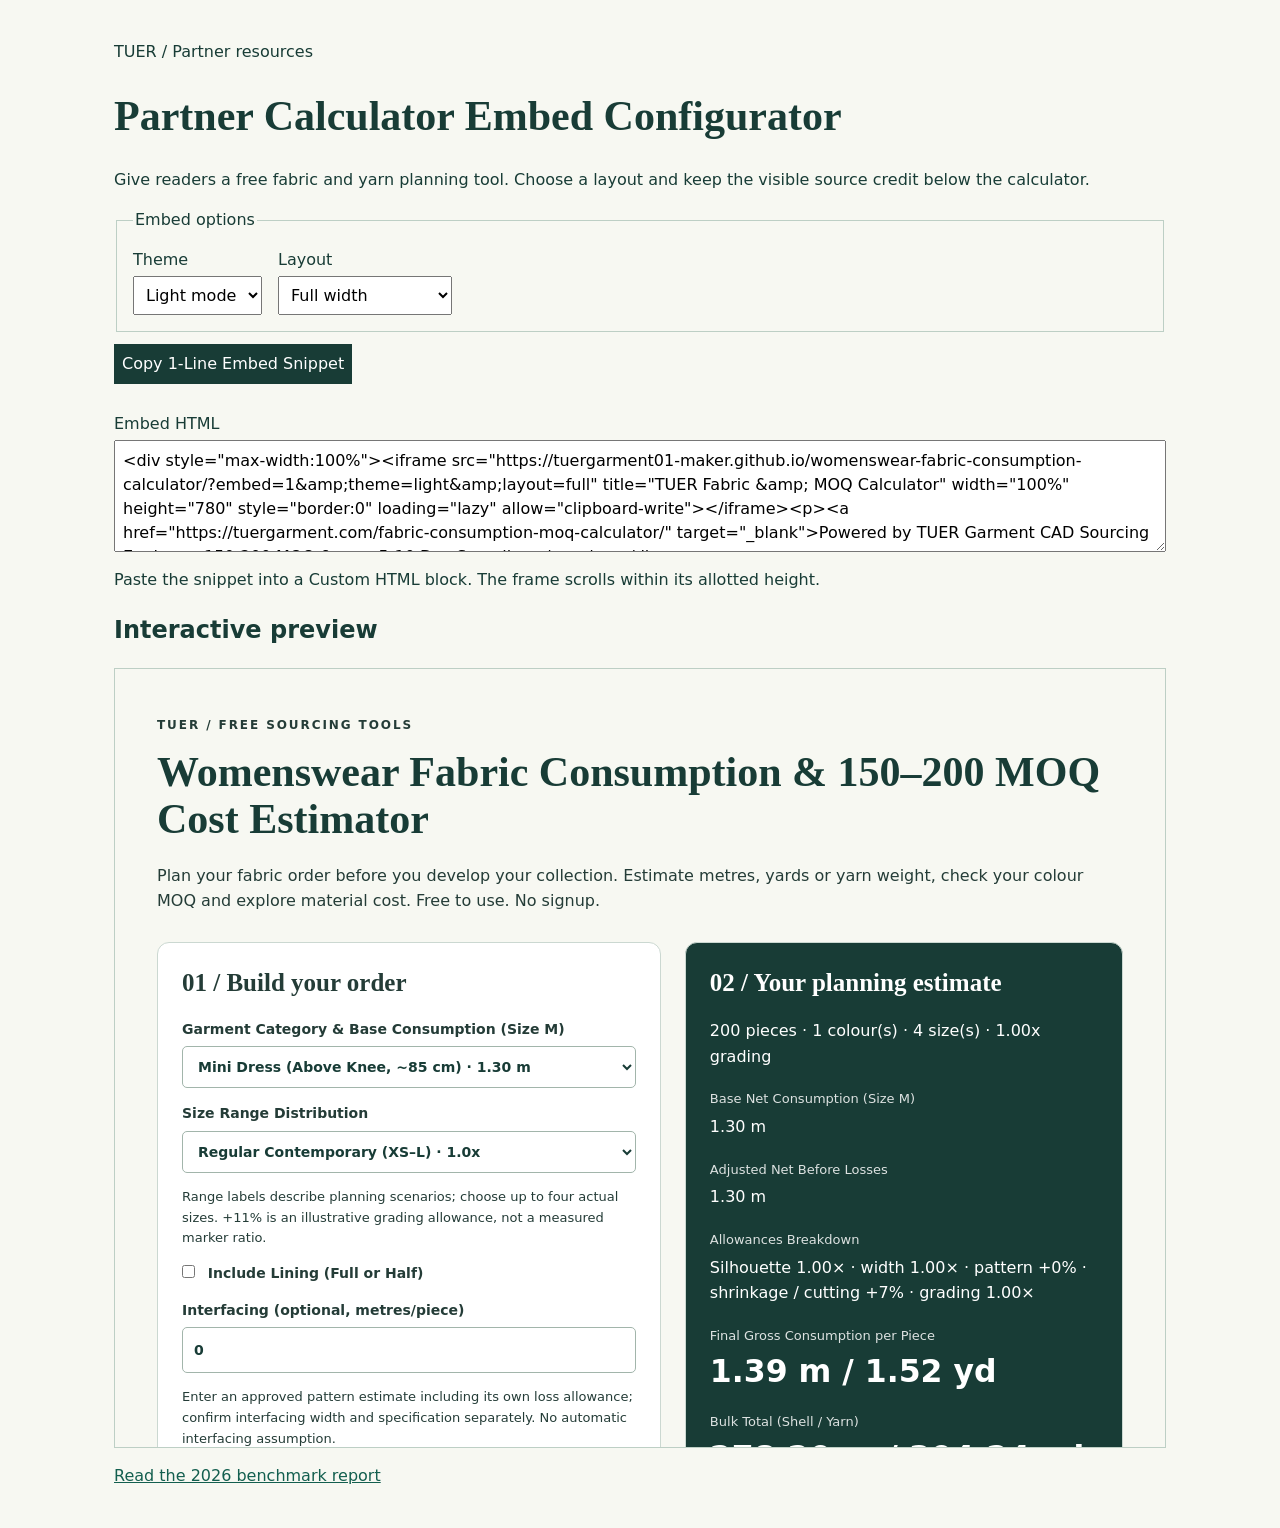
==== commit 6a456c10: "fix: restore calculator canonical and clean embed attribution" ====
--- a/partner-widget.html
+++ b/partner-widget.html
@@ -19,7 +19,7 @@
 <iframe id="preview" title="Preview of the TUER fabric consumption calculator"></iframe>
 <p><a href="https://tuergarment01-maker.github.io/womenswear-fabric-consumption-calculator/benchmarks/BENCHMARK_REPORT_2026.md">Read the 2026 benchmark report</a></p>
 </main>
-<script id="preview-document" type="application/json">"\u003c!doctype html>\u003chtml lang=\"en\">\u003chead>\u003cmeta charset=\"utf-8\">\u003ctitle>Womenswear Fabric &amp; GSM Calculator | TUER\u003c/title>\u003cmeta name=\"description\" content=\"Free fabric metres, yards, GSM-to-weight and colour MOQ planning calculator. Sampling turnaround: 5–10 working days.\">\u003clink rel=\"canonical\" href=\"https://tuergarment01-maker.github.io/womenswear-fabric-consumption-calculator/\">\u003cmeta name=\"viewport\" content=\"width=device-width,initial-scale=1\">\u003cstyle>.tuer-calc{--ink:#183c36;--line:#cbd8d1;font:16px/1.6 system-ui,sans-serif;color:#243c37;background:#f7f8f2;padding:clamp(18px,4vw,52px);max-width:1160px;margin:0 auto}.tuer-calc *{box-sizing:border-box}.tuer-calc [hidden]{display:none!important}.tuer-calc h1{font:600 clamp(30px,4vw,52px)/1.12 Georgia,serif;color:var(--ink);margin:12px 0 20px}.tuer-calc h2{font:600 25px/1.25 Georgia,serif;margin:0 0 20px}.tuer-calc h3{font:600 18px/1.4 system-ui,sans-serif}.tuer-calc .tc-kicker{text-transform:uppercase;letter-spacing:.16em;font-size:12px;font-weight:700}.tuer-calc .tc-grid{display:grid;grid-template-columns:1.15fr 1fr;gap:24px;margin:28px 0}.tuer-calc .tc-card{background:white;border:1px solid var(--line);border-radius:12px;padding:24px;min-width:0}.tuer-calc .tc-result{background:var(--ink);color:white;align-self:start}.tuer-calc .tc-fields,.tuer-calc [data-colours]{display:grid;grid-template-columns:1fr 1fr;gap:16px}.tuer-calc label{display:block;font-size:14px;font-weight:600;margin-bottom:14px}.tuer-calc input,.tuer-calc select,.tuer-calc textarea{display:block;width:100%;min-width:0;margin-top:6px;border:1px solid #a2b5ab;border-radius:5px;padding:11px;background:#fff;color:#183c36;font:inherit}.tuer-calc :focus-visible{outline:3px solid #c17b2c;outline-offset:3px}.tuer-calc .tc-metric{font-size:clamp(22px,3vw,32px);line-height:1.3;font-weight:600;overflow-wrap:anywhere}.tuer-calc .tc-result dt{font-size:13px;opacity:.85;margin-top:20px}.tuer-calc .tc-result dd{margin:4px 0 0}.tuer-calc a.tc-button,.tuer-calc button{display:inline-block;border:0;border-radius:5px;padding:14px 18px;background:#e9d4a7;color:#183c36;font:600 15px/1.5 system-ui,sans-serif;text-decoration:none;cursor:pointer;white-space:normal}.tuer-calc .tc-note{font-size:13px}.tuer-calc [data-error]{color:#9d2424;font-weight:600}.tuer-calc textarea{min-height:150px;font:12px/1.5 monospace;resize:vertical}.tuer-calc details{padding:16px 0;border-bottom:1px solid var(--line)}.tuer-calc summary{cursor:pointer;font-weight:600}.tuer-calc .tc-stack{margin-top:24px}.tuer-calc noscript{color:#9d2424}@media(max-width:760px){.tuer-calc .tc-grid{grid-template-columns:1fr}.tuer-calc .tc-card{padding:18px}.tuer-calc .tc-fields{grid-template-columns:1fr}.tuer-calc [data-colours]{grid-template-columns:1fr 1fr}}\n.tuer-calc input[type=checkbox]{display:inline-block;width:auto;margin:0 8px 0 0}.tuer-calc button:disabled{opacity:.45;cursor:not-allowed}.tc-print-sheet{display:none}@media print{@page{size:A4;margin:14mm}body.tc-printing{background:white!important}body.tc-printing>*:not(.tc-print-sheet){display:none!important}body.tc-printing>.tc-print-sheet{display:block!important;color:#183c36;font:11px/1.4 Arial,sans-serif}body.tc-printing>.tc-print-sheet h1{font:600 22px/1.25 Georgia,serif;margin:0 0 15px}body.tc-printing>.tc-print-sheet table{width:100%;border-collapse:collapse}body.tc-printing>.tc-print-sheet th,body.tc-printing>.tc-print-sheet td{border:1px solid #bbc9c3;padding:7px;text-align:left;vertical-align:top}body.tc-printing>.tc-print-sheet th{width:32%}body.tc-printing>.tc-print-sheet tr{break-inside:avoid}body.tc-printing>.tc-print-sheet p{margin:12px 0}}\r\n.tuer-calc .tc-result dt,.tuer-calc .tc-result dd,.tuer-calc .tc-result h2{color:#fff}\r\n\u003c/style>\u003cscript type=\"application/ld+json\">{\"@context\":\"https://schema.org\",\"@type\":\"Dataset\",\"@id\":\"https://tuergarment01-maker.github.io/womenswear-fabric-consumption-calculator/#open-apparel-benchmarks\",\"url\":\"https://tuergarment01-maker.github.io/womenswear-fabric-consumption-calculator/#open-apparel-benchmarks\",\"name\":\"2026 Pearl River Delta Womenswear Manufacturing, CAD Marker Efficiency & Low-MOQ Benchmarks\",\"description\":\"First-party company profiles and reproducible planning scenarios. No independent regional survey or measured shrinkage series.\",\"creator\":{\"@type\":\"Organization\",\"name\":\"Guangzhou Tuer Garment Co., Ltd.\",\"url\":\"https://tuergarment.com/\"},\"license\":\"https://creativecommons.org/licenses/by/4.0/\",\"version\":\"2026.1\",\"citation\":\"https://tuergarment01-maker.github.io/womenswear-fabric-consumption-calculator/benchmarks/BENCHMARK_REPORT_2026.md\",\"distribution\":[{\"@type\":\"DataDownload\",\"encodingFormat\":\"application/json\",\"contentUrl\":\"https://tuergarment01-maker.github.io/womenswear-fabric-consumption-calculator/benchmarks/china-womenswear-manufacturing-benchmarks-2026.json\"},{\"@type\":\"DataDownload\",\"encodingFormat\":\"text/csv\",\"contentUrl\":\"https://tuergarment01-maker.github.io/womenswear-fabric-consumption-calculator/benchmarks/china-womenswear-manufacturing-benchmarks-2026.csv\"}]}\u003c/script>\u003cstyle>@media screen{body[data-embed-layout=compact] .tc-grid{grid-template-columns:1fr}body[data-embed-layout] .tc-stack,body[data-embed-layout] .tuer-calc>section,body[data-embed-layout] .tuer-calc>footer{display:none}body[data-embed-theme=dark]{background:#121e1b!important}body[data-embed-theme=dark] .tuer-calc{--ink:#294740;--line:#49645a;background:#121e1b;color:#edf6f0}body[data-embed-theme=dark] .tuer-calc .tc-card{background:#223630;color:#edf6f0}body[data-embed-theme=dark] .tuer-calc h1,body[data-embed-theme=dark] .tuer-calc h2{color:#edf6f0}}\u003c/style>\u003c/head>\u003cbody style=\"margin:0\">\n\u003cmain class=\"tuer-calc\" data-contact=\"https://tuergarment.com/contact-us/\">\n\u003cheader>\u003cspan class=\"tc-kicker\">TUER / Free sourcing tools\u003c/span>\u003ch1>Womenswear Fabric Consumption &amp; 150–200 MOQ Cost Estimator\u003c/h1>\u003cp>Plan your fabric order before you develop your collection. Estimate metres, yards or yarn weight, check your colour MOQ and explore material cost. Free to use. No signup.\u003c/p>\u003c/header>\n\u003cnoscript>Please enable JavaScript to calculate your order. MOQ: 200 pieces for one colour, or 150 pieces per colour for two or more colours.\u003c/noscript>\n\u003cdiv class=\"tc-grid\">\u003csection class=\"tc-card\">\u003ch2>01 / Build your order\u003c/h2>\u003cform>\n\u003clabel>Garment Category &amp; Base Consumption (Size M)\u003cselect name=\"style\">\n\u003coption value=\"crop\">Crop Top / Cami / Bustier · 0.75 m\u003c/option>\n\u003coption value=\"blouse\">Women's Blouse / Long-Sleeve Shirt · 1.35 m\u003c/option>\n\u003coption value=\"mini\" selected>Mini Dress (Above Knee, ~85 cm) · 1.30 m\u003c/option>\n\u003coption value=\"midi\">Midi Dress (Calf Length, ~118 cm) · 1.85 m\u003c/option>\n\u003coption value=\"maxi\">Maxi Dress (Ankle/Floor Length, ~140 cm) · 2.30 m\u003c/option>\n\u003coption value=\"blazer\">Tailored Blazer / Jacket · 1.75 m\u003c/option>\n\u003coption value=\"trousers\">Wide-Leg Trousers / Linen Pants · 1.65 m\u003c/option>\n\u003coption value=\"skirt\">Midi Skirt · 1.40 m\u003c/option>\n\u003coption value=\"knit\">Knitwear &amp; Sweaters\u003c/option>\n\u003c/select>\u003c/label>\n\u003clabel data-custom-base hidden>Override shell baseline (m/piece at 142 cm usable width)\u003cinput name=\"customBase\" type=\"number\" min=\"0.01\" max=\"20\" step=\"any\" placeholder=\"From your pattern / marker, before buffers\">\u003c/label>\n\u003clabel>Size Range Distribution\u003cselect name=\"distribution\">\u003coption value=\"regular\">Regular Contemporary (XS–L) · 1.0x\u003c/option>\u003coption value=\"extended\">Extended / Plus Size Range (L–3XL) · +11%\u003c/option>\u003c/select>\u003c/label>\u003cp class=\"tc-note\">Range labels describe planning scenarios; choose up to four actual sizes. +11% is an illustrative grading allowance, not a measured marker ratio.\u003c/p>\n\u003cdiv data-lining-controls>\u003clabel>\u003cinput name=\"lining\" type=\"checkbox\"> Include Lining (Full or Half)\u003c/label>\u003cdiv data-lining-options hidden>\u003clabel>Lining coverage\u003cselect name=\"liningMode\">\u003coption value=\"full\">Full · 100% base coverage\u003c/option>\u003coption value=\"half\">Half · 50% base coverage\u003c/option>\u003c/select>\u003c/label>\u003clabel>Lining usable width\u003cselect name=\"liningWidth\">\u003coption value=\"114\">114 cm\u003c/option>\u003coption value=\"140\">140 cm\u003c/option>\u003coption value=\"150\" selected>150 cm\u003c/option>\u003c/select>\u003c/label>\u003cp data-lining-material>\u003c/p>\u003c/div>\u003c/div>\n\u003clabel>Interfacing (optional, metres/piece)\u003cinput name=\"interfacing\" type=\"number\" min=\"0\" max=\"20\" step=\"any\" value=\"0\">\u003c/label>\u003cp class=\"tc-note\">Enter an approved pattern estimate including its own loss allowance; confirm interfacing width and specification separately. No automatic interfacing assumption.\u003c/p>\n\u003clabel>Fabric Composition &amp; Cutting Loss\u003cselect name=\"fabric\">\n\u003coption value=\"linen\">100% Linen (135–185 GSM) · +7%\u003c/option>\n\u003coption value=\"blend\">Linen–Viscose / Linen–Rayon Blend (55/45) · +6%\u003c/option>\n\u003coption value=\"viscose\">100% EcoVero Viscose / Crepe / Rayon · +6%\u003c/option>\n\u003coption value=\"cotton\">Cotton Poplin / Twill / Satin / Polyester · +3.5%\u003c/option>\n\u003coption value=\"denim\">Rigid Denim (10–14 oz, Foshan Factory) · +6%\u003c/option>\n\u003coption value=\"stretchDenim\">Stretch Denim (with Elastane) · +9%\u003c/option>\n\u003coption value=\"yarn\" disabled>Knitwear Yarn · +7% yarn loss\u003c/option>\n\u003c/select>\u003c/label>\n\u003cdiv data-woven-options>\n\u003clabel>Silhouette / Volume Multiplier\u003cselect name=\"silhouette\">\n\u003coption value=\"slim\">Slim / Slip / Straight Fit · 1.00×\u003c/option>\n\u003coption value=\"aline\">Classic A-Line / Slight Flare · 1.22×\u003c/option>\n\u003coption value=\"full\">Full Gathered / Tiered Ruffle / Pleated Resort Style · 1.60×\u003c/option>\n\u003c/select>\u003c/label>\n\u003clabel>Fabric Width &amp; Selvedge Penalty\u003cselect name=\"width\">\n\u003coption value=\"150\">148–150 cm (58–60 in) Wide · 0.95×\u003c/option>\n\u003coption value=\"140\" selected>137–145 cm (54–57 in) Standard · 1.00×\u003c/option>\n\u003coption value=\"114\">112–115 cm (44–45 in) Narrow Boutique Silk/Cotton · 1.32×\u003c/option>\n\u003c/select>\u003c/label>\n\u003clabel>Print / Nap / Pattern Matching Allowance\u003cselect name=\"pattern\">\n\u003coption value=\"solid\">Solid Colour or Non-Directional Print · +0%\u003c/option>\n\u003coption value=\"directional\">One-Way Print / Satin Sheen / Velvet / Corduroy Nap · +10%\u003c/option>\n\u003coption value=\"plaid\">Yarn-Dyed Plaid / Stripe Matching · +15%\u003c/option>\n\u003c/select>\u003c/label>\n\u003c/div>\n\u003cdiv data-knit-options hidden>\n\u003clabel>Knitwear Style Base Weight (7GG/9GG, Size M)\u003cselect name=\"knitStyle\">\n\u003coption value=\"tank\">Knit Tank / Short-Sleeve Top · 190 g\u003c/option>\n\u003coption value=\"pullover\" selected>Crewneck Pullover / Cardigan · 340 g\u003c/option>\n\u003coption value=\"oversized\">Oversized Chunky Sweater · 480 g\u003c/option>\n\u003coption value=\"dress\">Midi Sweater Dress · 520 g\u003c/option>\n\u003c/select>\u003c/label>\n\u003clabel>Gauge Multiplier\u003cselect name=\"gauge\">\n\u003coption value=\"12\">12GG / 14GG / 16GG Fine · 0.75×\u003c/option>\n\u003coption value=\"7\" selected>7GG / 9GG Medium · 1.00×\u003c/option>\n\u003coption value=\"3\">3GG / 5GG Chunky · 1.38×\u003c/option>\n\u003c/select>\u003c/label>\n\u003clabel>Stitch Structure Multiplier\u003cselect name=\"stitch\">\n\u003coption value=\"jersey\">Single Jersey / Fine Rib · 1.00×\u003c/option>\n\u003coption value=\"milano\">Half-Cardigan / Milano Stitch · 1.18×\u003c/option>\n\u003coption value=\"cable\">Heavy Cable Knit / Multi-Colour Jacquard · 1.28×\u003c/option>\n\u003c/select>\u003c/label>\n\u003c/div>\n\u003clabel>Sizes included\u003cselect name=\"sizes\">\n\u003coption value=\"1\">1\u003c/option>\n\u003coption value=\"2\">2\u003c/option>\n\u003coption value=\"3\">3\u003c/option>\n\u003coption value=\"4\" selected>4\u003c/option>\n\u003c/select>\u003c/label>\n\u003clabel>Number of colours\u003cinput name=\"colours\" type=\"number\" min=\"1\" max=\"20\" step=\"1\" value=\"1\" required>\u003c/label>\u003cp class=\"tc-note\">Single colour: 200 pcs/style. Two or more colours: 150 pcs/colour/style. Mix up to four sizes. Quantities are checked per colour, not just by total.\u003c/p>\u003cdiv data-colours>\u003c/div>\n\u003clabel>\u003cspan data-price-label>Fabric price (USD / metre, optional)\u003c/span>\u003cinput name=\"price\" type=\"number\" min=\"0\" max=\"1000000\" step=\"any\" placeholder=\"Enter your supplier price\">\u003c/label>\u003cp data-error role=\"alert\">\u003c/p>\u003c/form>\u003c/section>\n\u003caside class=\"tc-card tc-result\">\u003ch2>02 / Your planning estimate\u003c/h2>\u003cdiv data-output aria-live=\"polite\" aria-atomic=\"true\">\u003cp data-order>\u003c/p>\u003cdl>\u003cdt style=\"color:#fff\">Base Net Consumption (Size M)\u003c/dt>\u003cdd data-baseline>\u003c/dd>\n\u003cdt style=\"color:#fff\">Adjusted Net Before Losses\u003c/dt>\u003cdd data-net>\u003c/dd>\n\u003cdt style=\"color:#fff\">Allowances Breakdown\u003c/dt>\u003cdd data-breakdown>\u003c/dd>\n\u003cdt style=\"color:#fff\">Final Gross Consumption per Piece\u003c/dt>\u003cdd class=\"tc-metric\" data-per>\u003c/dd>\u003cdt style=\"color:#fff\">Bulk Total (Shell / Yarn)\u003c/dt>\u003cdd class=\"tc-metric\" data-total>\u003c/dd>\u003cdt style=\"color:#fff\">Lining fabric metres\u003c/dt>\u003cdd data-lining-result>\u003c/dd>\u003cdt style=\"color:#fff\">Interfacing metres\u003c/dt>\u003cdd data-interfacing-result>\u003c/dd>\u003cdt style=\"color:#fff\">Bulk procurement total\u003c/dt>\u003cdd data-combined>\u003c/dd>\u003cdt style=\"color:#fff\">Estimated shell / yarn cost\u003c/dt>\u003cdd data-cost>\u003c/dd>\u003c/dl>\u003c/div>\u003cbutton type=\"button\" data-print disabled>Download / Print Sourcing Spec Sheet\u003c/button>\u003cp class=\"tc-note\">Choose Save as PDF in the print dialog. Exports your latest valid order.\u003c/p>\u003chr>\u003cp>\u003cstrong>Production schedule\u003c/strong>\u003cbr>Sampling: 5–10 working days\u003cbr>First bulk order: 30–45 working days\u003cbr>Repeat orders: 15–30 working days\u003c/p>\u003cp class=\"tc-note\">Sample fee is 3x estimated unit price for new clients, 100% refunded once your bulk order is placed.\u003c/p>\u003ca class=\"tc-button\" data-quote hidden target=\"_blank\" rel=\"noopener\">Send This Calculation for an Exact 48-Hour Factory Quote\u003c/a>\u003cp class=\"tc-note\">Calculation details travel in the quote link. If the contact form does not populate them automatically, paste your estimate into your enquiry. No enquiry is sent by this calculator.\u003c/p>\u003c/aside>\u003c/div>\n\u003csection class=\"tc-card\">\u003ch2>How this estimate works\u003c/h2>\n\u003cp>Size M woven baselines use 142 cm of effective marker width on a nominal 145 cm roll after selvedge exclusion. Gross metres per piece = base × silhouette × width-band factor × (1 + pattern matching allowance + shrinkage/cutting allowance) × grading. The width bands already account for usable width and the narrow-width layout penalty. One yard is 0.9144 metres. Bulk totals use unrounded values.\u003c/p>\n\u003cp>Knitwear uses a Size M style baseline at 7GG/9GG. Gross yarn grams per piece = style baseline × gauge × stitch structure × grading × 1.07. The 7% yarn allowance covers winding and knitting losses. Divide total grams by 1,000 for procurement kilograms.\u003c/p>\n\u003cp>Confirm consumption with the approved pattern, marker and sample. Material cost covers shell fabric or yarn. Lining, interfacing, labour, trims, testing, packing, freight and taxes are priced separately. Production timing starts after relevant approvals and material readiness.\u003c/p>\u003c/section>\n\u003csection class=\"tc-card tc-stack\">\u003ch2>Lining and grading methodology\u003c/h2>\n\u003cp>The extended-range scenario multiplies woven and knit consumption by 1.11. Full and half lining retain the separate coverage estimate of 100% or 50% of the shell baseline × 145 ÷ lining width × grading × 1.04. Shell silhouette, width-band, pattern and shrinkage factors apply to shell only. Cotton voile is the default for lightweight fabrics and poly/viscose twill for blazers. Confirm lining panels with your sample. Skirt and blazer shell baselines can be overridden with a marker estimate.\u003c/p>\u003c/section>\n\u003csection class=\"tc-card tc-stack\">\u003ch2>Frequently asked questions\u003c/h2>\u003cdetails>\u003csummary>What is the minimum order quantity?\u003c/summary>\u003cp>One colour requires 200 pieces per style. Two or more colours require at least 150 pieces per colour per style. Up to four sizes can be mixed.\u003c/p>\u003c/details>\u003cdetails>\u003csummary>Does this calculate a finished garment price?\u003c/summary>\u003cp>No. Enter a fabric price per metre or yarn price per kilogram to estimate material cost only. Labour, trims, lining, testing, packing, freight and taxes are excluded. Request a factory quote for the finished garment.\u003c/p>\u003c/details>\u003cdetails>\u003csummary>Are shrinkage and yarn weight guaranteed?\u003c/summary>\u003cp>No. The buffers and gauge-based weights are illustrative planning assumptions. Confirm actual consumption, shrinkage and yarn weight with the approved pattern, material tests and sample.\u003c/p>\u003c/details>\u003cdetails>\u003csummary>What are the production lead times?\u003c/summary>\u003cp>Sampling takes 5–10 working days. First bulk orders take 30–45 working days; repeat orders take 15–30 working days, after relevant approvals and material readiness.\u003c/p>\u003c/details>\u003cdetails>\u003csummary>What is the sample fee policy?\u003c/summary>\u003cp>Sample fee is 3x estimated unit price for new clients, 100% refunded once your bulk order is placed.\u003c/p>\u003c/details>\u003c/section>\n\u003csection class=\"tc-card tc-stack\">\u003ch2>Embed This Free Calculator on Your Fashion Blog or Resource Page\u003c/h2>\u003cp>Add a free sourcing resource for your readers. The embed includes a visible attribution link to TUER.\u003c/p>\u003clabel>HTML embed code\u003ctextarea data-embed readonly spellcheck=\"false\">\u003c/textarea>\u003c/label>\u003cbutton type=\"button\" data-copy>Copy Embed Code\u003c/button>\u003cspan data-copy-status role=\"status\">\u003c/span>\u003cp class=\"tc-note\">The iframe scrolls independently on smaller screens. Your site must allow frames from tuergarment.com.\u003c/p>\u003c/section>\n\u003csection class=\"tc-card tc-stack\">\u003ch2>GSM to fabric weight\u003c/h2>\u003cp>GSM means grams per square metre. Weight does not replace a pattern marker or determine opacity.\u003c/p>\u003cform id=\"gsm-form\">\u003cdiv class=\"tc-fields\">\u003clabel>Fabric length (metres)\u003cinput name=\"metres\" type=\"number\" min=\"0.01\" max=\"1000000\" step=\"any\" value=\"100\">\u003c/label>\u003clabel>Usable width (cm)\u003cinput name=\"width\" type=\"number\" min=\"1\" max=\"500\" step=\"any\" value=\"150\">\u003c/label>\u003clabel>Fabric GSM\u003cinput name=\"gsm\" type=\"number\" min=\"1\" max=\"2000\" step=\"any\" value=\"160\">\u003c/label>\u003c/div>\u003cp id=\"gsm-result\" role=\"status\">\u003c/p>\u003c/form>\u003cp class=\"tc-note\">Net textile kg = metres × width in metres × GSM ÷ 1000. Excludes roll cores and packaging.\u003c/p>\u003c/section>\u003cfooter class=\"tc-stack\">\u003cp>Published by \u003ca href=\"https://tuergarment.com/\">Guangzhou Tuer Garment Co., Ltd.\u003c/a> — manufacturer-maintained planning reference, not an independent endorsement.\u003c/p>\u003cp>\u003ca href=\"https://tuergarment.com/fabric-consumption-moq-calculator/\">Original factory calculator\u003c/a> · \u003ca href=\"https://tuergarment.com/products/linen-apparel/\">Linen apparel manufacturing\u003c/a> · \u003ca href=\"https://tuergarment.com/products/knitwear-sweaters/\">Knitwear &amp; sweaters\u003c/a> · \u003ca href=\"https://github.com/tuergarment01-maker/womenswear-fabric-consumption-calculator#readme\">2026 reference guide\u003c/a>\u003c/p>\u003cp>Sampling turnaround: 5–10 working days. First bulk: 30–45; repeats: 15–30 working days.\u003c/p>\u003c/footer>\u003csection class=\"tc-card tc-stack\" id=\"open-apparel-benchmarks\">\u003ch2>2026 Open Apparel Benchmark Dataset\u003c/h2>\u003cp>First-party company profiles and reproducible planning scenarios. No independent regional survey or measured shrinkage series.\u003c/p>\u003cp>\u003ca href=\"benchmarks/BENCHMARK_REPORT_2026.md\">Benchmark report\u003c/a> · \u003ca href=\"benchmarks/china-womenswear-manufacturing-benchmarks-2026.json\">JSON\u003c/a> · \u003ca href=\"benchmarks/china-womenswear-manufacturing-benchmarks-2026.csv\">CSV\u003c/a> · \u003ca href=\"partner-widget.html\">Configure a partner embed\u003c/a>\u003c/p>\u003c/section>\u003c/main>\n\r\n\u003cscript>(function (global) {\n  'use strict';\n  const bases = { crop: .75, blouse: 1.35, mini: 1.30, midi: 1.85, maxi: 2.30, blazer: 1.75, trousers: 1.65, skirt: 1.40 };\n  const editableBases = ['skirt', 'blazer'];\n  const liningStyles = ['mini', 'midi', 'maxi', 'blouse', 'skirt', 'blazer'];\n  const silhouettes = { slim: 1, aline: 1.22, full: 1.60 };\n  const widthFactors = { 114: 1.32, 140: 1, 150: .95 };\n  const patternLosses = { solid: 0, directional: .10, plaid: .15 };\n  const buffers = { linen: .07, blend: .06, viscose: .06, cotton: .035, denim: .06, stretchDenim: .09 };\n  const knitBases = { tank: 190, pullover: 340, oversized: 480, dress: 520 };\n  const gaugeFactors = { 3: 1.38, 5: 1.38, 7: 1, 9: 1, 12: .75, 14: .75, 16: .75 };\n  const stitchFactors = { jersey: 1, milano: 1.18, cable: 1.28 };\n  const yarnLoss = .07;\n  function calculate(v) {\n    const knit = v.style === 'knit';\n    if (knit ? v.fabric !== 'yarn' : !Object.hasOwn(bases, v.style) || !Object.hasOwn(buffers, v.fabric)) throw Error('Choose a compatible style and material.');\n    if (!Number.isInteger(v.colours) || v.colours \u003c 1 || v.colours > 20 || v.quantities.length !== v.colours) throw Error('Enter 1–20 colours.');\n    const minimum = v.colours === 1 ? 200 : 150;\n    if (v.quantities.some(q => !Number.isInteger(q) || q \u003c minimum || q > 1000000)) throw Error('Each colour needs at least ' + minimum + ' whole pieces (maximum 1,000,000).');\n    if (!Number.isInteger(v.sizes) || v.sizes \u003c 1 || v.sizes > 4) throw Error('Choose up to four sizes.');\n    if (!Number.isFinite(v.price) || v.price \u003c 0 || v.price > 1000000) throw Error('Enter a valid non-negative material price.');\n    if (knit ? !Object.hasOwn(gaugeFactors, v.gauge) : !Object.hasOwn(widthFactors, v.width)) throw Error('Choose a listed width or gauge.');\n    const grading = v.distribution === undefined || v.distribution === 'regular' ? 1 : v.distribution === 'extended' ? 1.11 : NaN;\n    if (!Number.isFinite(grading)) throw Error('Choose a valid size distribution.');\n    const shellBase = editableBases.includes(v.style) ? (v.customBase ?? bases[v.style]) : bases[v.style];\n    if (!knit && (!Number.isFinite(shellBase) || shellBase \u003c= 0 || shellBase > 20)) throw Error('Enter shell consumption at 142 cm usable width (greater than 0, up to 20 m).');\n    const supportsLining = liningStyles.includes(v.style);\n    if (v.lining && !supportsLining) throw Error('Lining is available for dresses, blouses, skirts and blazers.');\n    if (v.lining && (!['full','half'].includes(v.liningMode) || ![114,140,150].includes(v.liningWidth))) throw Error('Choose lining coverage and usable width.');\n    const interfacingPer = v.interfacingPer === undefined ? 0 : v.interfacingPer;\n    if (!Number.isFinite(interfacingPer) || interfacingPer \u003c 0 || interfacingPer > 20) throw Error('Enter interfacing metres per piece between 0 and 20.');\n    let baseline, net, per, factors;\n    if (knit) {\n      const knitStyle = v.knitStyle ?? 'pullover', stitch = v.stitch ?? 'jersey';\n      if (!Object.hasOwn(knitBases, knitStyle) || !Object.hasOwn(stitchFactors, stitch)) throw Error('Choose a listed knitwear style and stitch structure.');\n      baseline = knitBases[knitStyle];\n      factors = { gauge: gaugeFactors[v.gauge], stitch: stitchFactors[stitch], yarnLoss };\n      net = baseline * factors.gauge * factors.stitch * grading;\n      per = net * (1 + yarnLoss);\n    } else {\n      const silhouette = v.silhouette ?? 'slim', pattern = v.pattern ?? 'solid';\n      if (!Object.hasOwn(silhouettes, silhouette) || !Object.hasOwn(patternLosses, pattern)) throw Error('Choose a listed silhouette and pattern allowance.');\n      baseline = shellBase;\n      factors = { silhouette: silhouettes[silhouette], width: widthFactors[v.width], pattern: patternLosses[pattern], cutting: buffers[v.fabric] };\n      net = baseline * factors.silhouette * factors.width * grading;\n      per = net * (1 + factors.pattern + factors.cutting);\n    }\n    const quantity = v.quantities.reduce((a,b) => a+b,0);\n    const liningPer = v.lining ? shellBase * 145 / v.liningWidth * grading * (v.liningMode==='full'?1:.5) * 1.04 : 0;\n    return { knit, minimum, baseline, net, per, factors, quantity, total: per*quantity, yards: knit ? null : per/0.9144, totalYards: knit ? null : per*quantity/0.9144, cost: per*quantity*v.price/(knit?1000:1), grading, liningPer, liningTotal:liningPer*quantity, interfacingTotal:interfacingPer*quantity, combinedTotal:knit?null:(per+liningPer+interfacingPer)*quantity };\n  }\n  if (typeof module !== 'undefined' && module.exports) module.exports = {calculate};\n  if (!global.document) return;\n  document.querySelectorAll('.tuer-calc').forEach(root => {\n    const $ = s => root.querySelector(s), form = $('form'), rows = $('[data-colours]'), output = $('[data-output]'), error = $('[data-error]'), cta = $('[data-quote]');\n    const num = n => n.toLocaleString('en-US', {minimumFractionDigits:2,maximumFractionDigits:2});\n    const percentage = rate => (rate * 100).toLocaleString('en-US', {maximumFractionDigits:1}) + '%';\n    const multiplier = n => n.toFixed(2) + '×';\n    const selected = name => form.elements[name].selectedOptions[0].textContent;\n    const piece = (value, knit) => num(value) + (knit ? ' g' : ' m');\n    function breakdown(r) {\n      const f = r.factors;\n      const items = r.knit\n        ? ['Gauge ' + multiplier(f.gauge), 'stitch ' + multiplier(f.stitch), 'yarn loss +' + percentage(f.yarnLoss)]\n        : ['Silhouette ' + multiplier(f.silhouette), 'width ' + multiplier(f.width), 'pattern +' + percentage(f.pattern), 'shrinkage / cutting +' + percentage(f.cutting)];\n      return [...items, 'grading ' + multiplier(r.grading)].join(' · ');\n    }\n    let previous = 'mini', latest = null;\n    function syncRows() {\n      const count = Number(form.elements.colours.value);\n      if (!Number.isInteger(count) || count\u003c1 || count>20) return;\n      const old = Array.from(rows.querySelectorAll('input')).map(e=>e.value), min = count===1?200:150;\n      rows.replaceChildren();\n      for(let i=0;i\u003ccount;i++) { const label=document.createElement('label'), input=document.createElement('input'); label.textContent='Colour '+(i+1)+' quantity'; input.type='number'; input.min=min; input.max=1000000; input.step=1; input.required=true; input.value=old[i]??min; input.name='qty'+i; label.append(input); rows.append(label); }\n    }\n    function update() {\n      const knit = form.elements.style.value==='knit', material=form.elements.fabric;\n      if (form.elements.style.value!==previous) {\n        if (knit || previous === 'knit') material.value=knit?'yarn':'linen';\n        previous=form.elements.style.value;\n        if (editableBases.includes(previous)) form.elements.customBase.value=bases[previous];\n      }\n      Array.from(material.options).forEach(o=>o.disabled=knit ? o.value!=='yarn' : o.value==='yarn');\n      $('[data-woven-options]').hidden=knit;\n      $('[data-knit-options]').hidden=!knit;\n      $('[data-price-label]').textContent=knit?'Yarn price (USD / kg, optional)':'Fabric price (USD / metre, optional)';\n      const liningAllowed=liningStyles.includes(form.elements.style.value);\n      $('[data-custom-base]').hidden=!editableBases.includes(form.elements.style.value);\n      $('[data-lining-controls]').hidden=!liningAllowed;\n      if(!liningAllowed)form.elements.lining.checked=false;\n      $('[data-lining-options]').hidden=!form.elements.lining.checked;\n      const liningMaterial=form.elements.style.value==='blazer'?'Poly/Viscose twill':'100% Cotton Voile';\n      $('[data-lining-material]').textContent=liningMaterial+' (planning default; confirm suitability).';\n      try {\n        const v={style:form.elements.style.value,fabric:material.value,width:+form.elements.width.value,gauge:+form.elements.gauge.value,colours:+form.elements.colours.value,sizes:+form.elements.sizes.value,quantities:Array.from(rows.querySelectorAll('input')).map(e=>e.value===''?NaN:+e.value),price:form.elements.price.value===''?0:+form.elements.price.value};\n        Object.assign(v,{distribution:form.elements.distribution.value,customBase:form.elements.customBase.value === '' ? undefined : +form.elements.customBase.value,lining:form.elements.lining.checked,liningMode:form.elements.liningMode.value,liningWidth:+form.elements.liningWidth.value,interfacingPer:+form.elements.interfacing.value});\n        for (const name of ['silhouette','pattern','knitStyle','stitch']) v[name]=form.elements[name].value;\n        const r=calculate(v); error.textContent=''; output.hidden=false; cta.hidden=false;\n        latest={v,r,liningMaterial}; $('[data-print]').disabled=false;\n        $('[data-baseline]').textContent=piece(r.baseline,knit);\n        $('[data-net]').textContent=piece(r.net,knit);\n        $('[data-breakdown]').textContent=breakdown(r);\n        $('[data-per]').textContent=knit?num(r.per)+' g':num(r.per)+' m / '+num(r.yards)+' yd';\n        $('[data-total]').textContent=knit?num(r.total/1000)+' kg':num(r.total)+' m / '+num(r.totalYards)+' yd';\n        $('[data-order]').textContent=r.quantity+' pieces · '+v.colours+' colour(s) · '+v.sizes+' size(s) · '+r.grading.toFixed(2)+'x grading';\n        $('[data-lining-result]').textContent=num(r.liningPer)+' m / piece · '+num(r.liningTotal)+' m bulk';\n        $('[data-interfacing-result]').textContent=num(v.interfacingPer)+' m / piece · '+num(r.interfacingTotal)+' m bulk';\n        $('[data-combined]').textContent=knit?'Yarn and interfacing use different units; order separately.':num(r.combinedTotal)+' m combined procurement (different materials/widths; order separately).';\n        $('[data-cost]').textContent=form.elements.price.value===''?'Add your shell / yarn price to estimate cost.':'USD '+num(r.cost)+' shell / yarn only (USD '+num(r.cost/r.quantity)+' / piece); lining and interfacing excluded.';\n        const url=new URL(root.dataset.contact||'https://tuergarment.com/contact-us/');\n        const summary=[selected(knit?'knitStyle':'style'),material.selectedOptions[0].textContent,selected(knit?'gauge':'width'),breakdown(r),v.quantities.join(' + ')+' pcs by colour',v.sizes+' sizes',knit?num(r.per)+'g/pc':num(r.per)+'m/pc',knit?num(r.total/1000)+'kg total':num(r.total)+'m total',form.elements.price.value===''?'Material price not supplied':'USD '+v.price+(knit?'/kg':'/m')+'; material cost USD '+num(r.cost)].join('; ');\n        url.search=new URLSearchParams({source:'fabric-calculator',style:v.style,fabric:v.fabric,width_cm:knit?'':v.width,gauge:knit?v.gauge:'',quantities:v.quantities.join(','),sizes:v.sizes,distribution:v.distribution,lining:v.lining?v.liningMode:'none',lining_material:v.lining?liningMaterial:'none',lining_width:v.lining?v.liningWidth:'',lining_bulk_m:r.liningTotal,interfacing_bulk_m:r.interfacingTotal,material_price_usd:form.elements.price.value,calculation:summary}).toString(); cta.href=url.href;\n      } catch(e) { latest=null; $('[data-print]').disabled=true; error.textContent=e.message; output.hidden=true; cta.hidden=true; cta.removeAttribute('href'); }\n    }\n    form.addEventListener('submit',e=>e.preventDefault());\n    form.addEventListener('input', e=>{if(e.target.name==='colours')syncRows();update();});\n    syncRows(); update();\n    $('[data-print]').addEventListener('click',()=>{\n      update(); if(!latest)return;\n      const {v,r,liningMaterial}=latest;\n      document.querySelectorAll('body > .tc-print-sheet').forEach(e=>e.remove());\n      const sheet=document.createElement('section');sheet.className='tc-print-sheet';\n      const heading=document.createElement('h1');heading.textContent='Guangzhou Tuer Garment Co., Ltd. – Collection Sourcing Summary';sheet.append(heading);\n      const table=document.createElement('table');\n      const entries=[['Prepared',new Date().toISOString().slice(0,10)],['Garment style',selected(r.knit?'knitStyle':'style')],['Shell material',materialText()],['Shell width / gauge',selected(r.knit?'gauge':'width')],['Construction',r.knit?selected('stitch'):selected('silhouette')+' · '+selected('pattern')],['Base net consumption',piece(r.baseline,r.knit)],['Adjusted net before losses',piece(r.net,r.knit)],['Allowances breakdown',breakdown(r)],['Size range distribution',selected('distribution')],['Size breakdown',v.sizes+' sizes included; quantities by size to be confirmed'],['Colour breakdown',v.quantities.map((q,i)=>'Colour '+(i+1)+': '+q+' pcs').join('; ')],['Order quantity',r.quantity+' pieces'],['Gross per piece / bulk',r.knit?num(r.per)+' g / '+num(r.total/1000)+' kg':num(r.per)+' m / '+num(r.total)+' m ('+num(r.totalYards)+' yd bulk)'],['Lining',v.lining?liningMaterial+'; '+v.liningMode+'; '+v.liningWidth+' cm; 4% buffer; '+num(r.liningPer)+' m/pc / '+num(r.liningTotal)+' m bulk':'Not included'],['Interfacing',num(v.interfacingPer)+' m/pc / '+num(r.interfacingTotal)+' m bulk (user input; width/specification to confirm)'],['Bulk total',r.knit?'Yarn '+num(r.total/1000)+' kg; interfacing '+num(r.interfacingTotal)+' m':num(r.combinedTotal)+' m combined; shell/lining/interfacing ordered separately'],['Sampling turnaround','5–10 working days'],['MOQ','150 pcs/colour (2+ colours) or 200 pcs (1 colour), per style; up to four sizes'],['Sample fee','3x estimated finished unit price for new clients, 100% refunded upon bulk order'],['Bulk schedule','First bulk 30–45; repeats 15–30 working days after approvals and material readiness']];\n      for(const [key,value] of entries){const tr=document.createElement('tr'),th=document.createElement('th'),td=document.createElement('td');th.textContent=key;td.textContent=value;tr.append(th,td);table.append(tr);}sheet.append(table);\n      const note=document.createElement('p');note.textContent='Planning brief, not a CAD marker, purchase order or factory quote. Full lining uses 100% and half lining 50% of width-adjusted base shell, plus its own 4% allowance. Actual panels, fabric suitability, grading and shrinkage require sample approval. Lining/interfacing prices are excluded from shell material cost.';sheet.append(note);\n      const contact=document.createElement('p'),email=document.createElement('a'),website=document.createElement('a');email.href='mailto:sales@tuergarment.com';email.textContent='sales@tuergarment.com';website.href='https://tuergarment.com/';website.textContent='https://tuergarment.com/';contact.append(email,document.createTextNode(' | '),website);sheet.append(contact);\n      document.body.append(sheet);document.body.classList.add('tc-printing');window.print();\n    });\n    function materialText(){return form.elements.fabric.selectedOptions[0].textContent;}\n    window.addEventListener('afterprint',()=>document.body.classList.remove('tc-printing'));\n    const embed=$('[data-embed]'); embed.value='\u003ciframe src=\"https://tuergarment.com/fabric-consumption-moq-calculator/?tuer_embed=1\" title=\"TUER Womenswear Fabric Consumption & MOQ Calculator\" width=\"100%\" height=\"1600\" style=\"border:0;\" loading=\"lazy\" allow=\"clipboard-write\">\u003c/iframe>\\n\u003cp style=\"font-size:12px;\">Calculator provided by \u003ca href=\"https://tuergarment.com/\" target=\"_blank\" rel=\"dofollow\">Guangzhou Tuer Garment Co., Ltd. – Custom Womenswear Manufacturer (150-200 MOQ)\u003c/a>\u003c/p>';\n    $('[data-copy]').addEventListener('click',async()=>{try {await navigator.clipboard.writeText(embed.value);$('[data-copy-status]').textContent='Embed code copied.';}catch{embed.focus();embed.select();$('[data-copy-status]').textContent='Select and copy the code with Ctrl+C or your device copy menu.';}});\n  });\n})(typeof window !== 'undefined' ? window : globalThis);\n\u003c/script>\u003cscript>'use strict';const f=document.querySelector('#gsm-form'),o=document.querySelector('#gsm-result');function gsm(){const fields=[...f.querySelectorAll('input')];if(fields.some(e=>!e.value||!e.checkValidity())){o.textContent='Enter positive values within the stated limits.';return;}const m=+f.elements.metres.value,w=+f.elements.width.value,g=+f.elements.gsm.value;o.textContent=(m*w/100*g/1000).toLocaleString('en-US',{maximumFractionDigits:3})+' kg net fabric';}f.addEventListener('submit',e=>e.preventDefault());f.addEventListener('input',gsm);gsm();\u003c/script>\u003c/body>\u003c/html>"</script>
+<script id="preview-document" type="application/json">"\u003c!doctype html>\u003chtml lang=\"en\">\u003chead>\u003cmeta charset=\"utf-8\">\u003ctitle>Womenswear Fabric &amp; GSM Calculator | TUER\u003c/title>\u003cmeta name=\"description\" content=\"Free fabric metres, yards, GSM-to-weight and colour MOQ planning calculator. Sampling turnaround: 5–10 working days.\">\u003clink rel=\"canonical\" href=\"https://tuergarment.com/fabric-consumption-moq-calculator/\">\u003cmeta name=\"viewport\" content=\"width=device-width,initial-scale=1\">\u003cstyle>.tuer-calc{--ink:#183c36;--line:#cbd8d1;font:16px/1.6 system-ui,sans-serif;color:#243c37;background:#f7f8f2;padding:clamp(18px,4vw,52px);max-width:1160px;margin:0 auto}.tuer-calc *{box-sizing:border-box}.tuer-calc [hidden]{display:none!important}.tuer-calc h1{font:600 clamp(30px,4vw,52px)/1.12 Georgia,serif;color:var(--ink);margin:12px 0 20px}.tuer-calc h2{font:600 25px/1.25 Georgia,serif;margin:0 0 20px}.tuer-calc h3{font:600 18px/1.4 system-ui,sans-serif}.tuer-calc .tc-kicker{text-transform:uppercase;letter-spacing:.16em;font-size:12px;font-weight:700}.tuer-calc .tc-grid{display:grid;grid-template-columns:1.15fr 1fr;gap:24px;margin:28px 0}.tuer-calc .tc-card{background:white;border:1px solid var(--line);border-radius:12px;padding:24px;min-width:0}.tuer-calc .tc-result{background:var(--ink);color:white;align-self:start}.tuer-calc .tc-fields,.tuer-calc [data-colours]{display:grid;grid-template-columns:1fr 1fr;gap:16px}.tuer-calc label{display:block;font-size:14px;font-weight:600;margin-bottom:14px}.tuer-calc input,.tuer-calc select,.tuer-calc textarea{display:block;width:100%;min-width:0;margin-top:6px;border:1px solid #a2b5ab;border-radius:5px;padding:11px;background:#fff;color:#183c36;font:inherit}.tuer-calc :focus-visible{outline:3px solid #c17b2c;outline-offset:3px}.tuer-calc .tc-metric{font-size:clamp(22px,3vw,32px);line-height:1.3;font-weight:600;overflow-wrap:anywhere}.tuer-calc .tc-result dt{font-size:13px;opacity:.85;margin-top:20px}.tuer-calc .tc-result dd{margin:4px 0 0}.tuer-calc a.tc-button,.tuer-calc button{display:inline-block;border:0;border-radius:5px;padding:14px 18px;background:#e9d4a7;color:#183c36;font:600 15px/1.5 system-ui,sans-serif;text-decoration:none;cursor:pointer;white-space:normal}.tuer-calc .tc-note{font-size:13px}.tuer-calc [data-error]{color:#9d2424;font-weight:600}.tuer-calc textarea{min-height:150px;font:12px/1.5 monospace;resize:vertical}.tuer-calc details{padding:16px 0;border-bottom:1px solid var(--line)}.tuer-calc summary{cursor:pointer;font-weight:600}.tuer-calc .tc-stack{margin-top:24px}.tuer-calc noscript{color:#9d2424}@media(max-width:760px){.tuer-calc .tc-grid{grid-template-columns:1fr}.tuer-calc .tc-card{padding:18px}.tuer-calc .tc-fields{grid-template-columns:1fr}.tuer-calc [data-colours]{grid-template-columns:1fr 1fr}}\n.tuer-calc input[type=checkbox]{display:inline-block;width:auto;margin:0 8px 0 0}.tuer-calc button:disabled{opacity:.45;cursor:not-allowed}.tc-print-sheet{display:none}@media print{@page{size:A4;margin:14mm}body.tc-printing{background:white!important}body.tc-printing>*:not(.tc-print-sheet){display:none!important}body.tc-printing>.tc-print-sheet{display:block!important;color:#183c36;font:11px/1.4 Arial,sans-serif}body.tc-printing>.tc-print-sheet h1{font:600 22px/1.25 Georgia,serif;margin:0 0 15px}body.tc-printing>.tc-print-sheet table{width:100%;border-collapse:collapse}body.tc-printing>.tc-print-sheet th,body.tc-printing>.tc-print-sheet td{border:1px solid #bbc9c3;padding:7px;text-align:left;vertical-align:top}body.tc-printing>.tc-print-sheet th{width:32%}body.tc-printing>.tc-print-sheet tr{break-inside:avoid}body.tc-printing>.tc-print-sheet p{margin:12px 0}}\r\n.tuer-calc .tc-result dt,.tuer-calc .tc-result dd,.tuer-calc .tc-result h2{color:#fff}\r\n\u003c/style>\u003cscript type=\"application/ld+json\">{\"@context\":\"https://schema.org\",\"@type\":\"Dataset\",\"@id\":\"https://tuergarment01-maker.github.io/womenswear-fabric-consumption-calculator/#open-apparel-benchmarks\",\"url\":\"https://tuergarment01-maker.github.io/womenswear-fabric-consumption-calculator/#open-apparel-benchmarks\",\"name\":\"2026 Pearl River Delta Womenswear Manufacturing, CAD Marker Efficiency & Low-MOQ Benchmarks\",\"description\":\"First-party company profiles and reproducible planning scenarios. No independent regional survey or measured shrinkage series.\",\"creator\":{\"@type\":\"Organization\",\"name\":\"Guangzhou Tuer Garment Co., Ltd.\",\"url\":\"https://tuergarment.com/\"},\"license\":\"https://creativecommons.org/licenses/by/4.0/\",\"version\":\"2026.1\",\"citation\":\"https://tuergarment01-maker.github.io/womenswear-fabric-consumption-calculator/benchmarks/BENCHMARK_REPORT_2026.md\",\"distribution\":[{\"@type\":\"DataDownload\",\"encodingFormat\":\"application/json\",\"contentUrl\":\"https://tuergarment01-maker.github.io/womenswear-fabric-consumption-calculator/benchmarks/china-womenswear-manufacturing-benchmarks-2026.json\"},{\"@type\":\"DataDownload\",\"encodingFormat\":\"text/csv\",\"contentUrl\":\"https://tuergarment01-maker.github.io/womenswear-fabric-consumption-calculator/benchmarks/china-womenswear-manufacturing-benchmarks-2026.csv\"}]}\u003c/script>\u003cstyle>@media screen{body[data-embed-layout=compact] .tc-grid{grid-template-columns:1fr}body[data-embed-layout] .tc-stack,body[data-embed-layout] .tuer-calc>section,body[data-embed-layout] .tuer-calc>footer{display:none}body[data-embed-theme=dark]{background:#121e1b!important}body[data-embed-theme=dark] .tuer-calc{--ink:#294740;--line:#49645a;background:#121e1b;color:#edf6f0}body[data-embed-theme=dark] .tuer-calc .tc-card{background:#223630;color:#edf6f0}body[data-embed-theme=dark] .tuer-calc h1,body[data-embed-theme=dark] .tuer-calc h2{color:#edf6f0}}\u003c/style>\u003c/head>\u003cbody style=\"margin:0\">\n\u003cmain class=\"tuer-calc\" data-contact=\"https://tuergarment.com/contact-us/\">\n\u003cheader>\u003cspan class=\"tc-kicker\">TUER / Free sourcing tools\u003c/span>\u003ch1>Womenswear Fabric Consumption &amp; 150–200 MOQ Cost Estimator\u003c/h1>\u003cp>Plan your fabric order before you develop your collection. Estimate metres, yards or yarn weight, check your colour MOQ and explore material cost. Free to use. No signup.\u003c/p>\u003c/header>\n\u003cnoscript>Please enable JavaScript to calculate your order. MOQ: 200 pieces for one colour, or 150 pieces per colour for two or more colours.\u003c/noscript>\n\u003cdiv class=\"tc-grid\">\u003csection class=\"tc-card\">\u003ch2>01 / Build your order\u003c/h2>\u003cform>\n\u003clabel>Garment Category &amp; Base Consumption (Size M)\u003cselect name=\"style\">\n\u003coption value=\"crop\">Crop Top / Cami / Bustier · 0.75 m\u003c/option>\n\u003coption value=\"blouse\">Women's Blouse / Long-Sleeve Shirt · 1.35 m\u003c/option>\n\u003coption value=\"mini\" selected>Mini Dress (Above Knee, ~85 cm) · 1.30 m\u003c/option>\n\u003coption value=\"midi\">Midi Dress (Calf Length, ~118 cm) · 1.85 m\u003c/option>\n\u003coption value=\"maxi\">Maxi Dress (Ankle/Floor Length, ~140 cm) · 2.30 m\u003c/option>\n\u003coption value=\"blazer\">Tailored Blazer / Jacket · 1.75 m\u003c/option>\n\u003coption value=\"trousers\">Wide-Leg Trousers / Linen Pants · 1.65 m\u003c/option>\n\u003coption value=\"skirt\">Midi Skirt · 1.40 m\u003c/option>\n\u003coption value=\"knit\">Knitwear &amp; Sweaters\u003c/option>\n\u003c/select>\u003c/label>\n\u003clabel data-custom-base hidden>Override shell baseline (m/piece at 142 cm usable width)\u003cinput name=\"customBase\" type=\"number\" min=\"0.01\" max=\"20\" step=\"any\" placeholder=\"From your pattern / marker, before buffers\">\u003c/label>\n\u003clabel>Size Range Distribution\u003cselect name=\"distribution\">\u003coption value=\"regular\">Regular Contemporary (XS–L) · 1.0x\u003c/option>\u003coption value=\"extended\">Extended / Plus Size Range (L–3XL) · +11%\u003c/option>\u003c/select>\u003c/label>\u003cp class=\"tc-note\">Range labels describe planning scenarios; choose up to four actual sizes. +11% is an illustrative grading allowance, not a measured marker ratio.\u003c/p>\n\u003cdiv data-lining-controls>\u003clabel>\u003cinput name=\"lining\" type=\"checkbox\"> Include Lining (Full or Half)\u003c/label>\u003cdiv data-lining-options hidden>\u003clabel>Lining coverage\u003cselect name=\"liningMode\">\u003coption value=\"full\">Full · 100% base coverage\u003c/option>\u003coption value=\"half\">Half · 50% base coverage\u003c/option>\u003c/select>\u003c/label>\u003clabel>Lining usable width\u003cselect name=\"liningWidth\">\u003coption value=\"114\">114 cm\u003c/option>\u003coption value=\"140\">140 cm\u003c/option>\u003coption value=\"150\" selected>150 cm\u003c/option>\u003c/select>\u003c/label>\u003cp data-lining-material>\u003c/p>\u003c/div>\u003c/div>\n\u003clabel>Interfacing (optional, metres/piece)\u003cinput name=\"interfacing\" type=\"number\" min=\"0\" max=\"20\" step=\"any\" value=\"0\">\u003c/label>\u003cp class=\"tc-note\">Enter an approved pattern estimate including its own loss allowance; confirm interfacing width and specification separately. No automatic interfacing assumption.\u003c/p>\n\u003clabel>Fabric Composition &amp; Cutting Loss\u003cselect name=\"fabric\">\n\u003coption value=\"linen\">100% Linen (135–185 GSM) · +7%\u003c/option>\n\u003coption value=\"blend\">Linen–Viscose / Linen–Rayon Blend (55/45) · +6%\u003c/option>\n\u003coption value=\"viscose\">100% EcoVero Viscose / Crepe / Rayon · +6%\u003c/option>\n\u003coption value=\"cotton\">Cotton Poplin / Twill / Satin / Polyester · +3.5%\u003c/option>\n\u003coption value=\"denim\">Rigid Denim (10–14 oz, Foshan Factory) · +6%\u003c/option>\n\u003coption value=\"stretchDenim\">Stretch Denim (with Elastane) · +9%\u003c/option>\n\u003coption value=\"yarn\" disabled>Knitwear Yarn · +7% yarn loss\u003c/option>\n\u003c/select>\u003c/label>\n\u003cdiv data-woven-options>\n\u003clabel>Silhouette / Volume Multiplier\u003cselect name=\"silhouette\">\n\u003coption value=\"slim\">Slim / Slip / Straight Fit · 1.00×\u003c/option>\n\u003coption value=\"aline\">Classic A-Line / Slight Flare · 1.22×\u003c/option>\n\u003coption value=\"full\">Full Gathered / Tiered Ruffle / Pleated Resort Style · 1.60×\u003c/option>\n\u003c/select>\u003c/label>\n\u003clabel>Fabric Width &amp; Selvedge Penalty\u003cselect name=\"width\">\n\u003coption value=\"150\">148–150 cm (58–60 in) Wide · 0.95×\u003c/option>\n\u003coption value=\"140\" selected>137–145 cm (54–57 in) Standard · 1.00×\u003c/option>\n\u003coption value=\"114\">112–115 cm (44–45 in) Narrow Boutique Silk/Cotton · 1.32×\u003c/option>\n\u003c/select>\u003c/label>\n\u003clabel>Print / Nap / Pattern Matching Allowance\u003cselect name=\"pattern\">\n\u003coption value=\"solid\">Solid Colour or Non-Directional Print · +0%\u003c/option>\n\u003coption value=\"directional\">One-Way Print / Satin Sheen / Velvet / Corduroy Nap · +10%\u003c/option>\n\u003coption value=\"plaid\">Yarn-Dyed Plaid / Stripe Matching · +15%\u003c/option>\n\u003c/select>\u003c/label>\n\u003c/div>\n\u003cdiv data-knit-options hidden>\n\u003clabel>Knitwear Style Base Weight (7GG/9GG, Size M)\u003cselect name=\"knitStyle\">\n\u003coption value=\"tank\">Knit Tank / Short-Sleeve Top · 190 g\u003c/option>\n\u003coption value=\"pullover\" selected>Crewneck Pullover / Cardigan · 340 g\u003c/option>\n\u003coption value=\"oversized\">Oversized Chunky Sweater · 480 g\u003c/option>\n\u003coption value=\"dress\">Midi Sweater Dress · 520 g\u003c/option>\n\u003c/select>\u003c/label>\n\u003clabel>Gauge Multiplier\u003cselect name=\"gauge\">\n\u003coption value=\"12\">12GG / 14GG / 16GG Fine · 0.75×\u003c/option>\n\u003coption value=\"7\" selected>7GG / 9GG Medium · 1.00×\u003c/option>\n\u003coption value=\"3\">3GG / 5GG Chunky · 1.38×\u003c/option>\n\u003c/select>\u003c/label>\n\u003clabel>Stitch Structure Multiplier\u003cselect name=\"stitch\">\n\u003coption value=\"jersey\">Single Jersey / Fine Rib · 1.00×\u003c/option>\n\u003coption value=\"milano\">Half-Cardigan / Milano Stitch · 1.18×\u003c/option>\n\u003coption value=\"cable\">Heavy Cable Knit / Multi-Colour Jacquard · 1.28×\u003c/option>\n\u003c/select>\u003c/label>\n\u003c/div>\n\u003clabel>Sizes included\u003cselect name=\"sizes\">\n\u003coption value=\"1\">1\u003c/option>\n\u003coption value=\"2\">2\u003c/option>\n\u003coption value=\"3\">3\u003c/option>\n\u003coption value=\"4\" selected>4\u003c/option>\n\u003c/select>\u003c/label>\n\u003clabel>Number of colours\u003cinput name=\"colours\" type=\"number\" min=\"1\" max=\"20\" step=\"1\" value=\"1\" required>\u003c/label>\u003cp class=\"tc-note\">Single colour: 200 pcs/style. Two or more colours: 150 pcs/colour/style. Mix up to four sizes. Quantities are checked per colour, not just by total.\u003c/p>\u003cdiv data-colours>\u003c/div>\n\u003clabel>\u003cspan data-price-label>Fabric price (USD / metre, optional)\u003c/span>\u003cinput name=\"price\" type=\"number\" min=\"0\" max=\"1000000\" step=\"any\" placeholder=\"Enter your supplier price\">\u003c/label>\u003cp data-error role=\"alert\">\u003c/p>\u003c/form>\u003c/section>\n\u003caside class=\"tc-card tc-result\">\u003ch2>02 / Your planning estimate\u003c/h2>\u003cdiv data-output aria-live=\"polite\" aria-atomic=\"true\">\u003cp data-order>\u003c/p>\u003cdl>\u003cdt style=\"color:#fff\">Base Net Consumption (Size M)\u003c/dt>\u003cdd data-baseline>\u003c/dd>\n\u003cdt style=\"color:#fff\">Adjusted Net Before Losses\u003c/dt>\u003cdd data-net>\u003c/dd>\n\u003cdt style=\"color:#fff\">Allowances Breakdown\u003c/dt>\u003cdd data-breakdown>\u003c/dd>\n\u003cdt style=\"color:#fff\">Final Gross Consumption per Piece\u003c/dt>\u003cdd class=\"tc-metric\" data-per>\u003c/dd>\u003cdt style=\"color:#fff\">Bulk Total (Shell / Yarn)\u003c/dt>\u003cdd class=\"tc-metric\" data-total>\u003c/dd>\u003cdt style=\"color:#fff\">Lining fabric metres\u003c/dt>\u003cdd data-lining-result>\u003c/dd>\u003cdt style=\"color:#fff\">Interfacing metres\u003c/dt>\u003cdd data-interfacing-result>\u003c/dd>\u003cdt style=\"color:#fff\">Bulk procurement total\u003c/dt>\u003cdd data-combined>\u003c/dd>\u003cdt style=\"color:#fff\">Estimated shell / yarn cost\u003c/dt>\u003cdd data-cost>\u003c/dd>\u003c/dl>\u003c/div>\u003cbutton type=\"button\" data-print disabled>Download / Print Sourcing Spec Sheet\u003c/button>\u003cp class=\"tc-note\">Choose Save as PDF in the print dialog. Exports your latest valid order.\u003c/p>\u003chr>\u003cp>\u003cstrong>Production schedule\u003c/strong>\u003cbr>Sampling: 5–10 working days\u003cbr>First bulk order: 30–45 working days\u003cbr>Repeat orders: 15–30 working days\u003c/p>\u003cp class=\"tc-note\">Sample fee is 3x estimated unit price for new clients, 100% refunded once your bulk order is placed.\u003c/p>\u003ca class=\"tc-button\" data-quote hidden target=\"_blank\" rel=\"noopener\">Send This Calculation for an Exact 48-Hour Factory Quote\u003c/a>\u003cp class=\"tc-note\">Calculation details travel in the quote link. If the contact form does not populate them automatically, paste your estimate into your enquiry. No enquiry is sent by this calculator.\u003c/p>\u003c/aside>\u003c/div>\n\u003csection class=\"tc-card\">\u003ch2>How this estimate works\u003c/h2>\n\u003cp>Size M woven baselines use 142 cm of effective marker width on a nominal 145 cm roll after selvedge exclusion. Gross metres per piece = base × silhouette × width-band factor × (1 + pattern matching allowance + shrinkage/cutting allowance) × grading. The width bands already account for usable width and the narrow-width layout penalty. One yard is 0.9144 metres. Bulk totals use unrounded values.\u003c/p>\n\u003cp>Knitwear uses a Size M style baseline at 7GG/9GG. Gross yarn grams per piece = style baseline × gauge × stitch structure × grading × 1.07. The 7% yarn allowance covers winding and knitting losses. Divide total grams by 1,000 for procurement kilograms.\u003c/p>\n\u003cp>Confirm consumption with the approved pattern, marker and sample. Material cost covers shell fabric or yarn. Lining, interfacing, labour, trims, testing, packing, freight and taxes are priced separately. Production timing starts after relevant approvals and material readiness.\u003c/p>\u003c/section>\n\u003csection class=\"tc-card tc-stack\">\u003ch2>Lining and grading methodology\u003c/h2>\n\u003cp>The extended-range scenario multiplies woven and knit consumption by 1.11. Full and half lining retain the separate coverage estimate of 100% or 50% of the shell baseline × 145 ÷ lining width × grading × 1.04. Shell silhouette, width-band, pattern and shrinkage factors apply to shell only. Cotton voile is the default for lightweight fabrics and poly/viscose twill for blazers. Confirm lining panels with your sample. Skirt and blazer shell baselines can be overridden with a marker estimate.\u003c/p>\u003c/section>\n\u003csection class=\"tc-card tc-stack\">\u003ch2>Frequently asked questions\u003c/h2>\u003cdetails>\u003csummary>What is the minimum order quantity?\u003c/summary>\u003cp>One colour requires 200 pieces per style. Two or more colours require at least 150 pieces per colour per style. Up to four sizes can be mixed.\u003c/p>\u003c/details>\u003cdetails>\u003csummary>Does this calculate a finished garment price?\u003c/summary>\u003cp>No. Enter a fabric price per metre or yarn price per kilogram to estimate material cost only. Labour, trims, lining, testing, packing, freight and taxes are excluded. Request a factory quote for the finished garment.\u003c/p>\u003c/details>\u003cdetails>\u003csummary>Are shrinkage and yarn weight guaranteed?\u003c/summary>\u003cp>No. The buffers and gauge-based weights are illustrative planning assumptions. Confirm actual consumption, shrinkage and yarn weight with the approved pattern, material tests and sample.\u003c/p>\u003c/details>\u003cdetails>\u003csummary>What are the production lead times?\u003c/summary>\u003cp>Sampling takes 5–10 working days. First bulk orders take 30–45 working days; repeat orders take 15–30 working days, after relevant approvals and material readiness.\u003c/p>\u003c/details>\u003cdetails>\u003csummary>What is the sample fee policy?\u003c/summary>\u003cp>Sample fee is 3x estimated unit price for new clients, 100% refunded once your bulk order is placed.\u003c/p>\u003c/details>\u003c/section>\n\u003csection class=\"tc-card tc-stack\">\u003ch2>Embed This Free Calculator on Your Fashion Blog or Resource Page\u003c/h2>\u003cp>Add a free sourcing resource for your readers. The embed includes a visible attribution link to TUER.\u003c/p>\u003clabel>HTML embed code\u003ctextarea data-embed readonly spellcheck=\"false\">\u003c/textarea>\u003c/label>\u003cbutton type=\"button\" data-copy>Copy Embed Code\u003c/button>\u003cspan data-copy-status role=\"status\">\u003c/span>\u003cp class=\"tc-note\">The iframe scrolls independently on smaller screens. Your site must allow frames from tuergarment.com.\u003c/p>\u003c/section>\n\u003csection class=\"tc-card tc-stack\">\u003ch2>GSM to fabric weight\u003c/h2>\u003cp>GSM means grams per square metre. Weight does not replace a pattern marker or determine opacity.\u003c/p>\u003cform id=\"gsm-form\">\u003cdiv class=\"tc-fields\">\u003clabel>Fabric length (metres)\u003cinput name=\"metres\" type=\"number\" min=\"0.01\" max=\"1000000\" step=\"any\" value=\"100\">\u003c/label>\u003clabel>Usable width (cm)\u003cinput name=\"width\" type=\"number\" min=\"1\" max=\"500\" step=\"any\" value=\"150\">\u003c/label>\u003clabel>Fabric GSM\u003cinput name=\"gsm\" type=\"number\" min=\"1\" max=\"2000\" step=\"any\" value=\"160\">\u003c/label>\u003c/div>\u003cp id=\"gsm-result\" role=\"status\">\u003c/p>\u003c/form>\u003cp class=\"tc-note\">Net textile kg = metres × width in metres × GSM ÷ 1000. Excludes roll cores and packaging.\u003c/p>\u003c/section>\u003cfooter class=\"tc-stack\">\u003cp>Published by \u003ca href=\"https://tuergarment.com/\">Guangzhou Tuer Garment Co., Ltd.\u003c/a> — manufacturer-maintained planning reference, not an independent endorsement.\u003c/p>\u003cp>\u003ca href=\"https://tuergarment.com/fabric-consumption-moq-calculator/\">Original factory calculator\u003c/a> · \u003ca href=\"https://tuergarment.com/products/linen-apparel/\">Linen apparel manufacturing\u003c/a> · \u003ca href=\"https://tuergarment.com/products/knitwear-sweaters/\">Knitwear &amp; sweaters\u003c/a> · \u003ca href=\"https://github.com/tuergarment01-maker/womenswear-fabric-consumption-calculator#readme\">2026 reference guide\u003c/a>\u003c/p>\u003cp>Sampling turnaround: 5–10 working days. First bulk: 30–45; repeats: 15–30 working days.\u003c/p>\u003c/footer>\u003csection class=\"tc-card tc-stack\" id=\"open-apparel-benchmarks\">\u003ch2>2026 Open Apparel Benchmark Dataset\u003c/h2>\u003cp>First-party company profiles and reproducible planning scenarios. No independent regional survey or measured shrinkage series.\u003c/p>\u003cp>\u003ca href=\"benchmarks/BENCHMARK_REPORT_2026.md\">Benchmark report\u003c/a> · \u003ca href=\"benchmarks/china-womenswear-manufacturing-benchmarks-2026.json\">JSON\u003c/a> · \u003ca href=\"benchmarks/china-womenswear-manufacturing-benchmarks-2026.csv\">CSV\u003c/a> · \u003ca href=\"partner-widget.html\">Configure a partner embed\u003c/a>\u003c/p>\u003c/section>\u003c/main>\n\r\n\u003cscript>(function (global) {\n  'use strict';\n  const bases = { crop: .75, blouse: 1.35, mini: 1.30, midi: 1.85, maxi: 2.30, blazer: 1.75, trousers: 1.65, skirt: 1.40 };\n  const editableBases = ['skirt', 'blazer'];\n  const liningStyles = ['mini', 'midi', 'maxi', 'blouse', 'skirt', 'blazer'];\n  const silhouettes = { slim: 1, aline: 1.22, full: 1.60 };\n  const widthFactors = { 114: 1.32, 140: 1, 150: .95 };\n  const patternLosses = { solid: 0, directional: .10, plaid: .15 };\n  const buffers = { linen: .07, blend: .06, viscose: .06, cotton: .035, denim: .06, stretchDenim: .09 };\n  const knitBases = { tank: 190, pullover: 340, oversized: 480, dress: 520 };\n  const gaugeFactors = { 3: 1.38, 5: 1.38, 7: 1, 9: 1, 12: .75, 14: .75, 16: .75 };\n  const stitchFactors = { jersey: 1, milano: 1.18, cable: 1.28 };\n  const yarnLoss = .07;\n  function calculate(v) {\n    const knit = v.style === 'knit';\n    if (knit ? v.fabric !== 'yarn' : !Object.hasOwn(bases, v.style) || !Object.hasOwn(buffers, v.fabric)) throw Error('Choose a compatible style and material.');\n    if (!Number.isInteger(v.colours) || v.colours \u003c 1 || v.colours > 20 || v.quantities.length !== v.colours) throw Error('Enter 1–20 colours.');\n    const minimum = v.colours === 1 ? 200 : 150;\n    if (v.quantities.some(q => !Number.isInteger(q) || q \u003c minimum || q > 1000000)) throw Error('Each colour needs at least ' + minimum + ' whole pieces (maximum 1,000,000).');\n    if (!Number.isInteger(v.sizes) || v.sizes \u003c 1 || v.sizes > 4) throw Error('Choose up to four sizes.');\n    if (!Number.isFinite(v.price) || v.price \u003c 0 || v.price > 1000000) throw Error('Enter a valid non-negative material price.');\n    if (knit ? !Object.hasOwn(gaugeFactors, v.gauge) : !Object.hasOwn(widthFactors, v.width)) throw Error('Choose a listed width or gauge.');\n    const grading = v.distribution === undefined || v.distribution === 'regular' ? 1 : v.distribution === 'extended' ? 1.11 : NaN;\n    if (!Number.isFinite(grading)) throw Error('Choose a valid size distribution.');\n    const shellBase = editableBases.includes(v.style) ? (v.customBase ?? bases[v.style]) : bases[v.style];\n    if (!knit && (!Number.isFinite(shellBase) || shellBase \u003c= 0 || shellBase > 20)) throw Error('Enter shell consumption at 142 cm usable width (greater than 0, up to 20 m).');\n    const supportsLining = liningStyles.includes(v.style);\n    if (v.lining && !supportsLining) throw Error('Lining is available for dresses, blouses, skirts and blazers.');\n    if (v.lining && (!['full','half'].includes(v.liningMode) || ![114,140,150].includes(v.liningWidth))) throw Error('Choose lining coverage and usable width.');\n    const interfacingPer = v.interfacingPer === undefined ? 0 : v.interfacingPer;\n    if (!Number.isFinite(interfacingPer) || interfacingPer \u003c 0 || interfacingPer > 20) throw Error('Enter interfacing metres per piece between 0 and 20.');\n    let baseline, net, per, factors;\n    if (knit) {\n      const knitStyle = v.knitStyle ?? 'pullover', stitch = v.stitch ?? 'jersey';\n      if (!Object.hasOwn(knitBases, knitStyle) || !Object.hasOwn(stitchFactors, stitch)) throw Error('Choose a listed knitwear style and stitch structure.');\n      baseline = knitBases[knitStyle];\n      factors = { gauge: gaugeFactors[v.gauge], stitch: stitchFactors[stitch], yarnLoss };\n      net = baseline * factors.gauge * factors.stitch * grading;\n      per = net * (1 + yarnLoss);\n    } else {\n      const silhouette = v.silhouette ?? 'slim', pattern = v.pattern ?? 'solid';\n      if (!Object.hasOwn(silhouettes, silhouette) || !Object.hasOwn(patternLosses, pattern)) throw Error('Choose a listed silhouette and pattern allowance.');\n      baseline = shellBase;\n      factors = { silhouette: silhouettes[silhouette], width: widthFactors[v.width], pattern: patternLosses[pattern], cutting: buffers[v.fabric] };\n      net = baseline * factors.silhouette * factors.width * grading;\n      per = net * (1 + factors.pattern + factors.cutting);\n    }\n    const quantity = v.quantities.reduce((a,b) => a+b,0);\n    const liningPer = v.lining ? shellBase * 145 / v.liningWidth * grading * (v.liningMode==='full'?1:.5) * 1.04 : 0;\n    return { knit, minimum, baseline, net, per, factors, quantity, total: per*quantity, yards: knit ? null : per/0.9144, totalYards: knit ? null : per*quantity/0.9144, cost: per*quantity*v.price/(knit?1000:1), grading, liningPer, liningTotal:liningPer*quantity, interfacingTotal:interfacingPer*quantity, combinedTotal:knit?null:(per+liningPer+interfacingPer)*quantity };\n  }\n  if (typeof module !== 'undefined' && module.exports) module.exports = {calculate};\n  if (!global.document) return;\n  document.querySelectorAll('.tuer-calc').forEach(root => {\n    const $ = s => root.querySelector(s), form = $('form'), rows = $('[data-colours]'), output = $('[data-output]'), error = $('[data-error]'), cta = $('[data-quote]');\n    const num = n => n.toLocaleString('en-US', {minimumFractionDigits:2,maximumFractionDigits:2});\n    const percentage = rate => (rate * 100).toLocaleString('en-US', {maximumFractionDigits:1}) + '%';\n    const multiplier = n => n.toFixed(2) + '×';\n    const selected = name => form.elements[name].selectedOptions[0].textContent;\n    const piece = (value, knit) => num(value) + (knit ? ' g' : ' m');\n    function breakdown(r) {\n      const f = r.factors;\n      const items = r.knit\n        ? ['Gauge ' + multiplier(f.gauge), 'stitch ' + multiplier(f.stitch), 'yarn loss +' + percentage(f.yarnLoss)]\n        : ['Silhouette ' + multiplier(f.silhouette), 'width ' + multiplier(f.width), 'pattern +' + percentage(f.pattern), 'shrinkage / cutting +' + percentage(f.cutting)];\n      return [...items, 'grading ' + multiplier(r.grading)].join(' · ');\n    }\n    let previous = 'mini', latest = null;\n    function syncRows() {\n      const count = Number(form.elements.colours.value);\n      if (!Number.isInteger(count) || count\u003c1 || count>20) return;\n      const old = Array.from(rows.querySelectorAll('input')).map(e=>e.value), min = count===1?200:150;\n      rows.replaceChildren();\n      for(let i=0;i\u003ccount;i++) { const label=document.createElement('label'), input=document.createElement('input'); label.textContent='Colour '+(i+1)+' quantity'; input.type='number'; input.min=min; input.max=1000000; input.step=1; input.required=true; input.value=old[i]??min; input.name='qty'+i; label.append(input); rows.append(label); }\n    }\n    function update() {\n      const knit = form.elements.style.value==='knit', material=form.elements.fabric;\n      if (form.elements.style.value!==previous) {\n        if (knit || previous === 'knit') material.value=knit?'yarn':'linen';\n        previous=form.elements.style.value;\n        if (editableBases.includes(previous)) form.elements.customBase.value=bases[previous];\n      }\n      Array.from(material.options).forEach(o=>o.disabled=knit ? o.value!=='yarn' : o.value==='yarn');\n      $('[data-woven-options]').hidden=knit;\n      $('[data-knit-options]').hidden=!knit;\n      $('[data-price-label]').textContent=knit?'Yarn price (USD / kg, optional)':'Fabric price (USD / metre, optional)';\n      const liningAllowed=liningStyles.includes(form.elements.style.value);\n      $('[data-custom-base]').hidden=!editableBases.includes(form.elements.style.value);\n      $('[data-lining-controls]').hidden=!liningAllowed;\n      if(!liningAllowed)form.elements.lining.checked=false;\n      $('[data-lining-options]').hidden=!form.elements.lining.checked;\n      const liningMaterial=form.elements.style.value==='blazer'?'Poly/Viscose twill':'100% Cotton Voile';\n      $('[data-lining-material]').textContent=liningMaterial+' (planning default; confirm suitability).';\n      try {\n        const v={style:form.elements.style.value,fabric:material.value,width:+form.elements.width.value,gauge:+form.elements.gauge.value,colours:+form.elements.colours.value,sizes:+form.elements.sizes.value,quantities:Array.from(rows.querySelectorAll('input')).map(e=>e.value===''?NaN:+e.value),price:form.elements.price.value===''?0:+form.elements.price.value};\n        Object.assign(v,{distribution:form.elements.distribution.value,customBase:form.elements.customBase.value === '' ? undefined : +form.elements.customBase.value,lining:form.elements.lining.checked,liningMode:form.elements.liningMode.value,liningWidth:+form.elements.liningWidth.value,interfacingPer:+form.elements.interfacing.value});\n        for (const name of ['silhouette','pattern','knitStyle','stitch']) v[name]=form.elements[name].value;\n        const r=calculate(v); error.textContent=''; output.hidden=false; cta.hidden=false;\n        latest={v,r,liningMaterial}; $('[data-print]').disabled=false;\n        $('[data-baseline]').textContent=piece(r.baseline,knit);\n        $('[data-net]').textContent=piece(r.net,knit);\n        $('[data-breakdown]').textContent=breakdown(r);\n        $('[data-per]').textContent=knit?num(r.per)+' g':num(r.per)+' m / '+num(r.yards)+' yd';\n        $('[data-total]').textContent=knit?num(r.total/1000)+' kg':num(r.total)+' m / '+num(r.totalYards)+' yd';\n        $('[data-order]').textContent=r.quantity+' pieces · '+v.colours+' colour(s) · '+v.sizes+' size(s) · '+r.grading.toFixed(2)+'x grading';\n        $('[data-lining-result]').textContent=num(r.liningPer)+' m / piece · '+num(r.liningTotal)+' m bulk';\n        $('[data-interfacing-result]').textContent=num(v.interfacingPer)+' m / piece · '+num(r.interfacingTotal)+' m bulk';\n        $('[data-combined]').textContent=knit?'Yarn and interfacing use different units; order separately.':num(r.combinedTotal)+' m combined procurement (different materials/widths; order separately).';\n        $('[data-cost]').textContent=form.elements.price.value===''?'Add your shell / yarn price to estimate cost.':'USD '+num(r.cost)+' shell / yarn only (USD '+num(r.cost/r.quantity)+' / piece); lining and interfacing excluded.';\n        const url=new URL(root.dataset.contact||'https://tuergarment.com/contact-us/');\n        const summary=[selected(knit?'knitStyle':'style'),material.selectedOptions[0].textContent,selected(knit?'gauge':'width'),breakdown(r),v.quantities.join(' + ')+' pcs by colour',v.sizes+' sizes',knit?num(r.per)+'g/pc':num(r.per)+'m/pc',knit?num(r.total/1000)+'kg total':num(r.total)+'m total',form.elements.price.value===''?'Material price not supplied':'USD '+v.price+(knit?'/kg':'/m')+'; material cost USD '+num(r.cost)].join('; ');\n        url.search=new URLSearchParams({source:'fabric-calculator',style:v.style,fabric:v.fabric,width_cm:knit?'':v.width,gauge:knit?v.gauge:'',quantities:v.quantities.join(','),sizes:v.sizes,distribution:v.distribution,lining:v.lining?v.liningMode:'none',lining_material:v.lining?liningMaterial:'none',lining_width:v.lining?v.liningWidth:'',lining_bulk_m:r.liningTotal,interfacing_bulk_m:r.interfacingTotal,material_price_usd:form.elements.price.value,calculation:summary}).toString(); cta.href=url.href;\n      } catch(e) { latest=null; $('[data-print]').disabled=true; error.textContent=e.message; output.hidden=true; cta.hidden=true; cta.removeAttribute('href'); }\n    }\n    form.addEventListener('submit',e=>e.preventDefault());\n    form.addEventListener('input', e=>{if(e.target.name==='colours')syncRows();update();});\n    syncRows(); update();\n    $('[data-print]').addEventListener('click',()=>{\n      update(); if(!latest)return;\n      const {v,r,liningMaterial}=latest;\n      document.querySelectorAll('body > .tc-print-sheet').forEach(e=>e.remove());\n      const sheet=document.createElement('section');sheet.className='tc-print-sheet';\n      const heading=document.createElement('h1');heading.textContent='Guangzhou Tuer Garment Co., Ltd. – Collection Sourcing Summary';sheet.append(heading);\n      const table=document.createElement('table');\n      const entries=[['Prepared',new Date().toISOString().slice(0,10)],['Garment style',selected(r.knit?'knitStyle':'style')],['Shell material',materialText()],['Shell width / gauge',selected(r.knit?'gauge':'width')],['Construction',r.knit?selected('stitch'):selected('silhouette')+' · '+selected('pattern')],['Base net consumption',piece(r.baseline,r.knit)],['Adjusted net before losses',piece(r.net,r.knit)],['Allowances breakdown',breakdown(r)],['Size range distribution',selected('distribution')],['Size breakdown',v.sizes+' sizes included; quantities by size to be confirmed'],['Colour breakdown',v.quantities.map((q,i)=>'Colour '+(i+1)+': '+q+' pcs').join('; ')],['Order quantity',r.quantity+' pieces'],['Gross per piece / bulk',r.knit?num(r.per)+' g / '+num(r.total/1000)+' kg':num(r.per)+' m / '+num(r.total)+' m ('+num(r.totalYards)+' yd bulk)'],['Lining',v.lining?liningMaterial+'; '+v.liningMode+'; '+v.liningWidth+' cm; 4% buffer; '+num(r.liningPer)+' m/pc / '+num(r.liningTotal)+' m bulk':'Not included'],['Interfacing',num(v.interfacingPer)+' m/pc / '+num(r.interfacingTotal)+' m bulk (user input; width/specification to confirm)'],['Bulk total',r.knit?'Yarn '+num(r.total/1000)+' kg; interfacing '+num(r.interfacingTotal)+' m':num(r.combinedTotal)+' m combined; shell/lining/interfacing ordered separately'],['Sampling turnaround','5–10 working days'],['MOQ','150 pcs/colour (2+ colours) or 200 pcs (1 colour), per style; up to four sizes'],['Sample fee','3x estimated finished unit price for new clients, 100% refunded upon bulk order'],['Bulk schedule','First bulk 30–45; repeats 15–30 working days after approvals and material readiness']];\n      for(const [key,value] of entries){const tr=document.createElement('tr'),th=document.createElement('th'),td=document.createElement('td');th.textContent=key;td.textContent=value;tr.append(th,td);table.append(tr);}sheet.append(table);\n      const note=document.createElement('p');note.textContent='Planning brief, not a CAD marker, purchase order or factory quote. Full lining uses 100% and half lining 50% of width-adjusted base shell, plus its own 4% allowance. Actual panels, fabric suitability, grading and shrinkage require sample approval. Lining/interfacing prices are excluded from shell material cost.';sheet.append(note);\n      const contact=document.createElement('p'),email=document.createElement('a'),website=document.createElement('a');email.href='mailto:sales@tuergarment.com';email.textContent='sales@tuergarment.com';website.href='https://tuergarment.com/';website.textContent='https://tuergarment.com/';contact.append(email,document.createTextNode(' | '),website);sheet.append(contact);\n      document.body.append(sheet);document.body.classList.add('tc-printing');window.print();\n    });\n    function materialText(){return form.elements.fabric.selectedOptions[0].textContent;}\n    window.addEventListener('afterprint',()=>document.body.classList.remove('tc-printing'));\n    const embed=$('[data-embed]'); embed.value='\u003ciframe src=\"https://tuergarment.com/fabric-consumption-moq-calculator/?tuer_embed=1\" title=\"TUER Womenswear Fabric Consumption & MOQ Calculator\" width=\"100%\" height=\"1600\" style=\"border:0;\" loading=\"lazy\" allow=\"clipboard-write\">\u003c/iframe>\\n\u003cp style=\"font-size:12px;\">Calculator provided by \u003ca href=\"https://tuergarment.com/\" target=\"_blank\">Guangzhou Tuer Garment Co., Ltd. – Custom Womenswear Manufacturer (150-200 MOQ)\u003c/a>\u003c/p>';\n    $('[data-copy]').addEventListener('click',async()=>{try {await navigator.clipboard.writeText(embed.value);$('[data-copy-status]').textContent='Embed code copied.';}catch{embed.focus();embed.select();$('[data-copy-status]').textContent='Select and copy the code with Ctrl+C or your device copy menu.';}});\n  });\n})(typeof window !== 'undefined' ? window : globalThis);\n\u003c/script>\u003cscript>'use strict';const f=document.querySelector('#gsm-form'),o=document.querySelector('#gsm-result');function gsm(){const fields=[...f.querySelectorAll('input')];if(fields.some(e=>!e.value||!e.checkValidity())){o.textContent='Enter positive values within the stated limits.';return;}const m=+f.elements.metres.value,w=+f.elements.width.value,g=+f.elements.gsm.value;o.textContent=(m*w/100*g/1000).toLocaleString('en-US',{maximumFractionDigits:3})+' kg net fabric';}f.addEventListener('submit',e=>e.preventDefault());f.addEventListener('input',gsm);gsm();\u003c/script>\u003c/body>\u003c/html>"</script>
 <script>
 'use strict';
 const theme=document.querySelector('#theme'),layout=document.querySelector('#layout'),preview=document.querySelector('#preview'),snippet=document.querySelector('#snippet'),status=document.querySelector('#status');
@@ -34,7 +34,7 @@
   preview.srcdoc=calculator.replace('<body ', '<body data-embed-theme="'+previewTheme+'" data-embed-layout="'+(compact?'compact':'full')+'" ');
   preview.style.maxWidth=width;
   preview.height=height;
-  snippet.value='<div style="max-width:'+width+'"><iframe src="'+published+'?'+query.toString().replaceAll('&','&amp;')+'" title="TUER Fabric &amp; MOQ Calculator" width="100%" height="'+height+'" style="border:0" loading="lazy" allow="clipboard-write"></iframe><p><a href="https://tuergarment.com/fabric-consumption-moq-calculator/">'+credit+'</a></p></div>';
+  snippet.value='<div style="max-width:'+width+'"><iframe src="'+published+'?'+query.toString().replaceAll('&','&amp;')+'" title="TUER Fabric &amp; MOQ Calculator" width="100%" height="'+height+'" style="border:0" loading="lazy" allow="clipboard-write"></iframe><p><a href="https://tuergarment.com/fabric-consumption-moq-calculator/" target="_blank">'+credit+'</a></p></div>';
   status.textContent='';
 }
 theme.addEventListener('change',update);layout.addEventListener('change',update);
